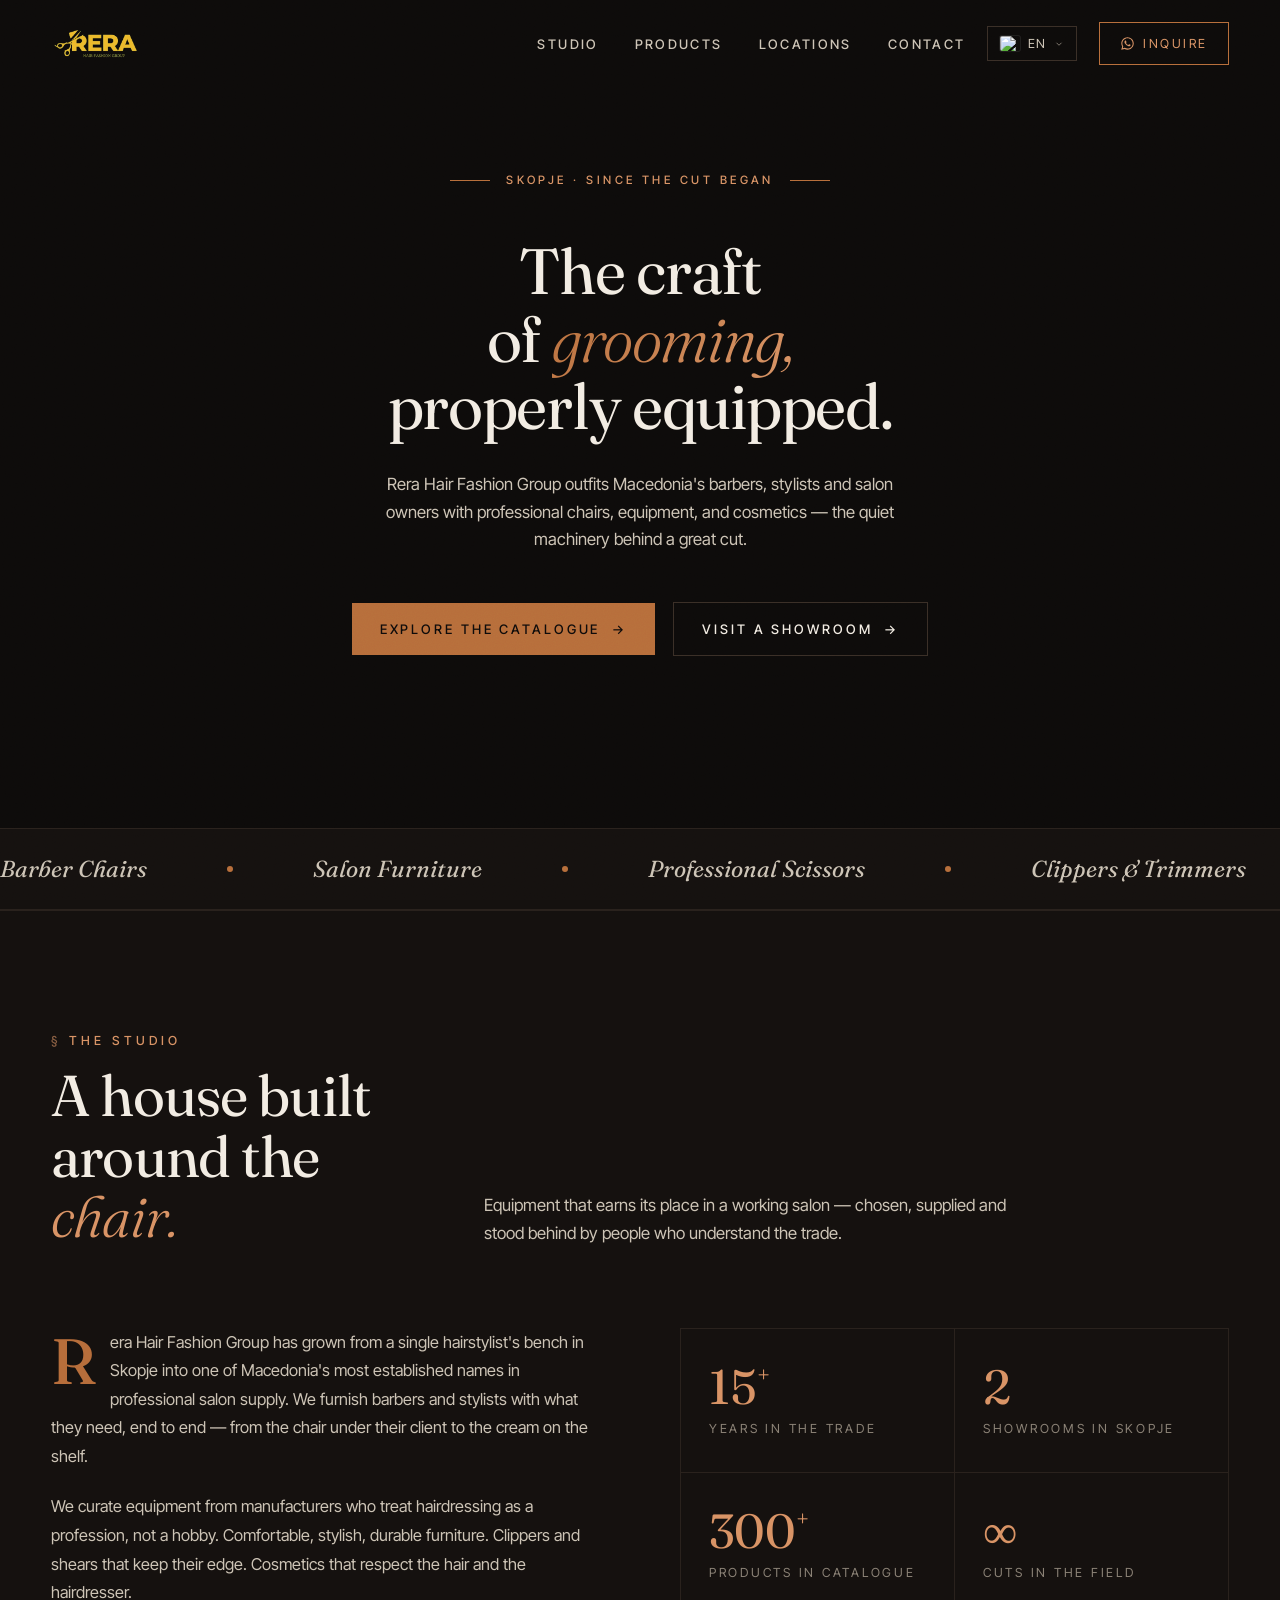
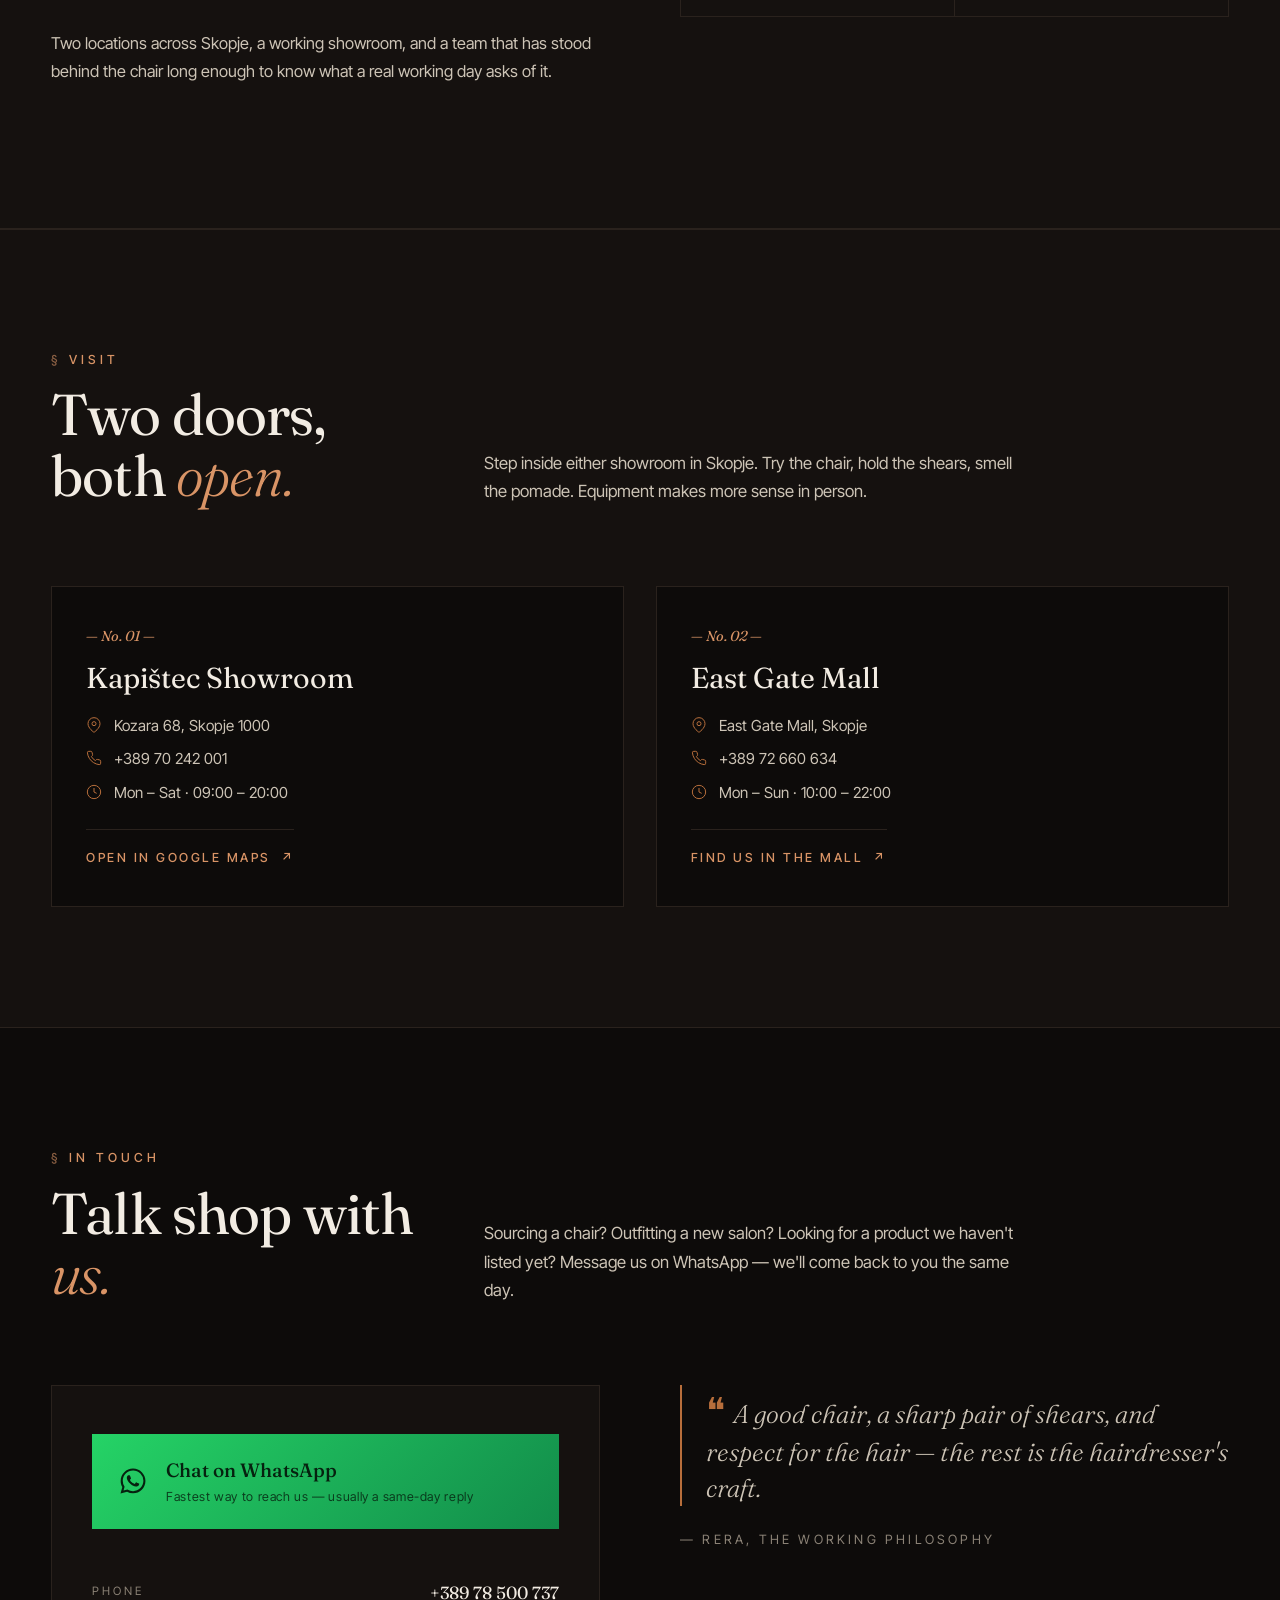
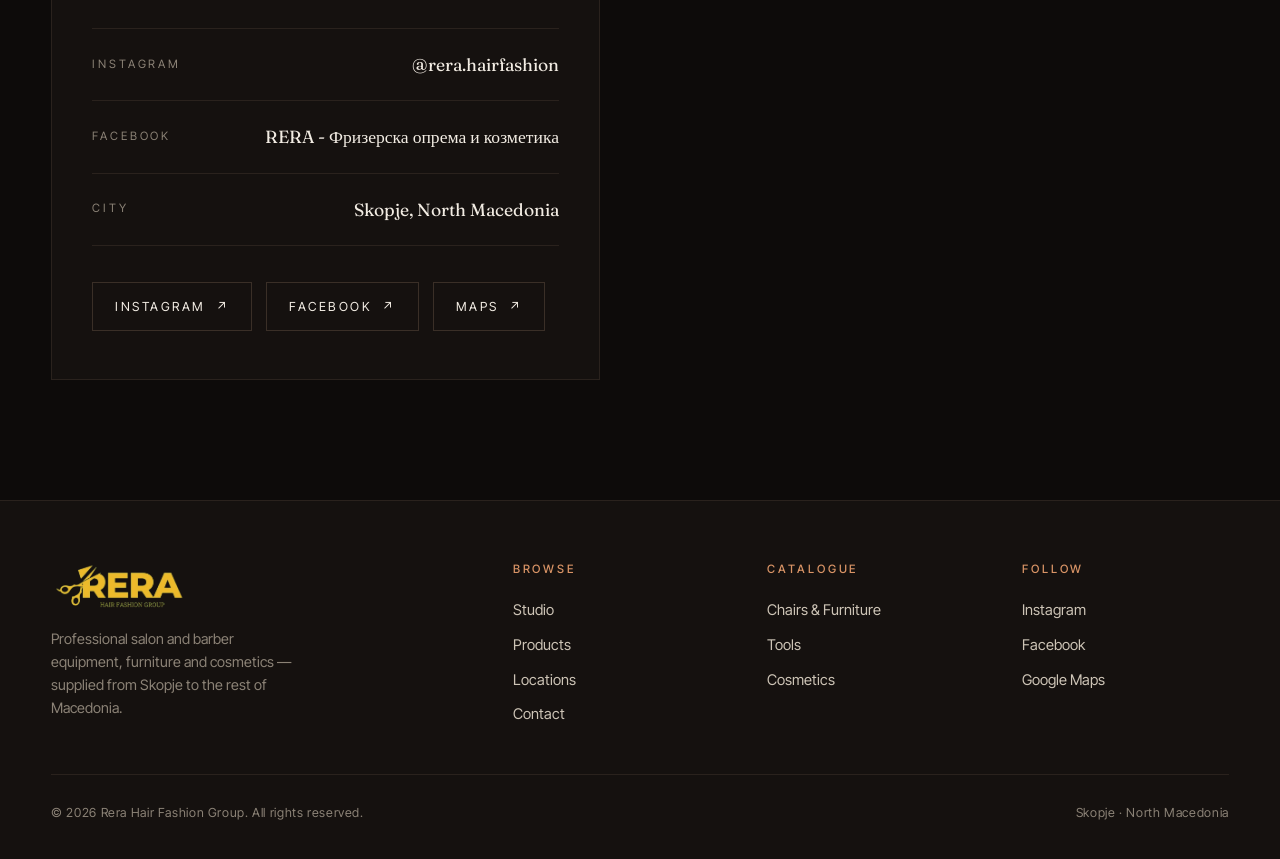
==== index.html @ 1efe6515 "Initial backup snapshot before redesign work Baseline commit of the site as it currently stands, so " ====
<!DOCTYPE html>
<html lang="en">
<head>
<meta charset="UTF-8" />
<meta name="viewport" content="width=device-width, initial-scale=1.0" />
<title>Rera Hair Fashion Group — Professional Salon Equipment & Cosmetics, Skopje</title>
<meta name="description" content="Rera Hair Fashion Group — professional barber chairs, salon furniture, equipment and cosmetics in Skopje, Macedonia." />

<!--
  NOTE: "https://www.rerahairfashion.mk/" below is a PLACEHOLDER domain.
  Replace every occurrence (canonical, og:url, twitter, hreflang, JSON-LD @id/url)
  with the real production domain before launch.
-->
<link rel="canonical" href="https://www.rerahairfashion.mk/" />
<link rel="icon" type="image/svg+xml" href="assets/img/favicon.svg" />
<meta name="theme-color" content="#0d0b0a" />

<meta property="og:type" content="website" />
<meta property="og:site_name" content="Rera Hair Fashion Group" />
<meta property="og:title" content="Rera Hair Fashion Group — Professional Salon Equipment & Cosmetics, Skopje" />
<meta property="og:description" content="Professional barber chairs, salon furniture, equipment and cosmetics in Skopje, Macedonia." />
<meta property="og:image" content="https://images.unsplash.com/photo-1516975080664-ed2fc6a32937?w=1200&h=630&fit=crop&q=80" />
<meta property="og:url" content="https://www.rerahairfashion.mk/" />
<meta property="og:locale" content="en_US" />
<meta property="og:locale:alternate" content="mk_MK" />
<meta property="og:locale:alternate" content="sq_AL" />
<meta property="og:locale:alternate" content="tr_TR" />
<meta name="twitter:card" content="summary_large_image" />
<meta name="twitter:title" content="Rera Hair Fashion Group — Professional Salon Equipment & Cosmetics, Skopje" />
<meta name="twitter:description" content="Professional barber chairs, salon furniture, equipment and cosmetics in Skopje, Macedonia." />
<meta name="twitter:image" content="https://images.unsplash.com/photo-1516975080664-ed2fc6a32937?w=1200&h=630&fit=crop&q=80" />

<link rel="alternate" hreflang="en" href="https://www.rerahairfashion.mk/?lang=en" />
<link rel="alternate" hreflang="mk" href="https://www.rerahairfashion.mk/?lang=mk" />
<link rel="alternate" hreflang="sq" href="https://www.rerahairfashion.mk/?lang=sq" />
<link rel="alternate" hreflang="tr" href="https://www.rerahairfashion.mk/?lang=tr" />
<link rel="alternate" hreflang="x-default" href="https://www.rerahairfashion.mk/" />

<link rel="preconnect" href="https://fonts.googleapis.com">
<link rel="preconnect" href="https://fonts.gstatic.com" crossorigin>
<link href="https://fonts.googleapis.com/css2?family=Fraunces:ital,opsz,wght@0,9..144,300;0,9..144,400;0,9..144,500;0,9..144,600;0,9..144,700;1,9..144,400&family=Inter+Tight:wght@300;400;500;600;700&display=swap" rel="stylesheet">
<link rel="stylesheet" href="assets/css/style.css">

<script type="application/ld+json">
{
  "@context": "https://schema.org",
  "@graph": [
    {
      "@type": "Organization",
      "@id": "https://www.rerahairfashion.mk/#organization",
      "name": "Rera Hair Fashion Group",
      "url": "https://www.rerahairfashion.mk/",
      "logo": "https://www.rerahairfashion.mk/assets/img/favicon.svg",
      "sameAs": [
        "https://www.instagram.com/rera.hairfashion/",
        "https://www.facebook.com/rera.professional",
        "https://www.google.com/maps/place/Rera+Hair+Fashion+Group/@42.0209241,21.3993502,15z/data=!4m6!3m5!1s0x135415002bddbafd:0x30d55096004cc016!8m2!3d42.0209253!4d21.4096545"
      ]
    },
    {
      "@type": "Store",
      "name": "Rera Hair Fashion Group — Kapištec Showroom",
      "telephone": "+38970242001",
      "parentOrganization": { "@id": "https://www.rerahairfashion.mk/#organization" },
      "address": {
        "@type": "PostalAddress",
        "streetAddress": "Kozara 68",
        "addressLocality": "Skopje",
        "postalCode": "1000",
        "addressCountry": "MK"
      },
      "openingHoursSpecification": [{
        "@type": "OpeningHoursSpecification",
        "dayOfWeek": ["Monday","Tuesday","Wednesday","Thursday","Friday","Saturday"],
        "opens": "09:00",
        "closes": "20:00"
      }]
    },
    {
      "@type": "Store",
      "name": "Rera Hair Fashion Group — East Gate Mall",
      "telephone": "+38972660634",
      "parentOrganization": { "@id": "https://www.rerahairfashion.mk/#organization" },
      "address": {
        "@type": "PostalAddress",
        "addressLocality": "Skopje",
        "addressCountry": "MK"
      },
      "openingHoursSpecification": [{
        "@type": "OpeningHoursSpecification",
        "dayOfWeek": ["Monday","Tuesday","Wednesday","Thursday","Friday","Saturday","Sunday"],
        "opens": "10:00",
        "closes": "22:00"
      }]
    }
  ]
}
</script>
</head>
<body>

<!-- NAVIGATION -->
<nav class="nav">
  <a href="#top" class="brand">
    <img src="assets/img/rera-logo.png" alt="Rera Hair Fashion Group" class="brand-logo">
  </a>
  <div class="nav-right">
    <ul>
      <li><a href="#about" data-i18n="common.nav_studio">Studio</a></li>
      <li><a href="products.html" data-i18n="common.nav_products">Products</a></li>
      <li><a href="#locations" data-i18n="common.nav_locations">Locations</a></li>
      <li><a href="#contact" data-i18n="common.nav_contact">Contact</a></li>
    </ul>

    <div class="lang-switch">
      <button class="lang-btn" aria-haspopup="listbox" aria-expanded="false" aria-label="Change language">
        <img class="lang-flag lang-flag-current" src="https://cdn.jsdelivr.net/gh/twitter/twemoji@14.0.2/assets/svg/1f1ec-1f1e7.svg" alt="English">
        <span class="lang-label lang-label-current">EN</span>
        <svg class="lang-caret" width="10" height="10" viewBox="0 0 24 24" fill="none" stroke="currentColor" stroke-width="2"><polyline points="6 9 12 15 18 9"/></svg>
      </button>
      <div class="lang-menu" role="listbox">
        <button class="lang-option" data-lang="en" role="option"><img class="lang-flag" src="https://cdn.jsdelivr.net/gh/twitter/twemoji@14.0.2/assets/svg/1f1ec-1f1e7.svg" alt=""> English</button>
        <button class="lang-option" data-lang="mk" role="option"><img class="lang-flag" src="https://cdn.jsdelivr.net/gh/twitter/twemoji@14.0.2/assets/svg/1f1f2-1f1f0.svg" alt=""> Македонски</button>
        <button class="lang-option" data-lang="sq" role="option"><img class="lang-flag" src="https://cdn.jsdelivr.net/gh/twitter/twemoji@14.0.2/assets/svg/1f1e6-1f1f1.svg" alt=""> Shqip</button>
        <button class="lang-option" data-lang="tr" role="option"><img class="lang-flag" src="https://cdn.jsdelivr.net/gh/twitter/twemoji@14.0.2/assets/svg/1f1f9-1f1f7.svg" alt=""> Türkçe</button>
      </div>
    </div>

    <a href="#" class="nav-cta" data-whatsapp="generic" target="_blank" rel="noopener">
      <svg width="15" height="15" viewBox="0 0 24 24" fill="currentColor"><path d="M12.04 2c-5.46 0-9.9 4.44-9.9 9.9 0 1.75.46 3.45 1.32 4.95L2 22l5.25-1.38a9.9 9.9 0 0 0 4.79 1.22h.01c5.46 0 9.9-4.44 9.9-9.9 0-2.64-1.03-5.12-2.9-6.98A9.82 9.82 0 0 0 12.04 2zm0 18.1a8.2 8.2 0 0 1-4.18-1.15l-.3-.18-3.12.82.83-3.04-.2-.31a8.2 8.2 0 0 1-1.26-4.38c0-4.54 3.7-8.24 8.25-8.24 2.2 0 4.27.86 5.83 2.42a8.18 8.18 0 0 1 2.41 5.83c0 4.55-3.7 8.24-8.26 8.24zm4.52-6.16c-.25-.12-1.47-.72-1.69-.81-.23-.08-.39-.12-.56.13-.16.25-.64.81-.78.97-.14.17-.29.19-.54.06-.25-.12-1.04-.38-1.98-1.22-.73-.65-1.23-1.46-1.37-1.71-.14-.25-.02-.38.11-.51.11-.11.25-.29.37-.43.12-.15.16-.25.25-.42.08-.16.04-.31-.02-.43-.06-.13-.56-1.34-.76-1.84-.2-.48-.4-.42-.56-.42h-.48c-.16 0-.42.06-.64.31-.22.25-.85.83-.85 2.02 0 1.19.87 2.34 1 2.5.12.17 1.7 2.6 4.13 3.64.58.25 1.03.4 1.38.51.58.18 1.11.16 1.53.1.47-.07 1.47-.6 1.67-1.18.21-.58.21-1.07.15-1.18-.06-.1-.23-.16-.48-.28z"/></svg>
      <span class="cta-label" data-i18n="common.nav_cta">Inquire</span>
    </a>

    <button class="nav-toggle" aria-label="Open menu" aria-expanded="false" aria-controls="mobile-drawer">
      <span></span><span></span><span></span>
    </button>
  </div>
</nav>

<div class="nav-overlay"></div>
<div class="mobile-drawer" id="mobile-drawer">
  <ul>
    <li><a href="#about" data-i18n="common.nav_studio">Studio</a></li>
    <li><a href="products.html" data-i18n="common.nav_products">Products</a></li>
    <li><a href="#locations" data-i18n="common.nav_locations">Locations</a></li>
    <li><a href="#contact" data-i18n="common.nav_contact">Contact</a></li>
  </ul>
  <a href="#" class="btn btn-primary nav-cta" data-whatsapp="generic" target="_blank" rel="noopener">
    <span data-i18n="common.nav_cta">Inquire</span>
  </a>
</div>

<!-- HERO -->
<section class="hero" id="top">
  <video class="hero-video" autoplay muted loop playsinline preload="auto"
    src="test_video_web.mp4">
  </video>
  <div class="hero-left reveal">
    <span class="eyebrow" data-i18n="home.eyebrow">Skopje · Since the cut began</span>
    <h1 class="display" data-i18n-html="home.h1_html">
      The craft<br/>
      of <span class="ital">grooming,</span><br/>
      properly equipped.
    </h1>
    <p class="lede" data-i18n="home.lede">
      Rera Hair Fashion Group outfits Macedonia's barbers, stylists and salon owners
      with professional chairs, equipment, and cosmetics — the quiet machinery
      behind a great cut.
    </p>
    <div class="hero-actions">
      <a href="products.html" class="btn btn-primary">
        <span data-i18n="home.btn_explore">Explore the catalogue</span> <span class="arrow">→</span>
      </a>
      <a href="#locations" class="btn btn-ghost">
        <span data-i18n="home.btn_visit">Visit a showroom</span> <span class="arrow">→</span>
      </a>
    </div>
  </div>
</section>

<!-- MARQUEE -->
<div class="marquee">
  <div class="marquee-track" id="marquee-track">
    <span>Barber Chairs <i class="dot"></i> Salon Furniture <i class="dot"></i> Professional Scissors <i class="dot"></i> Clippers & Trimmers <i class="dot"></i> Hair Cosmetics <i class="dot"></i> Wash Units <i class="dot"></i> Workstations <i class="dot"></i></span>
    <span>Barber Chairs <i class="dot"></i> Salon Furniture <i class="dot"></i> Professional Scissors <i class="dot"></i> Clippers & Trimmers <i class="dot"></i> Hair Cosmetics <i class="dot"></i> Wash Units <i class="dot"></i> Workstations <i class="dot"></i></span>
  </div>
</div>

<!-- ABOUT -->
<section id="about">
  <div class="section-head reveal">
    <div>
      <div class="section-label" data-i18n="home.about_label">The Studio</div>
      <h2 class="section-title" data-i18n-html="home.about_title_html">A house built<br/>around the <span class="ital">chair.</span></h2>
    </div>
    <p class="section-intro" data-i18n="home.about_intro">
      Equipment that earns its place in a working salon — chosen, supplied and
      stood behind by people who understand the trade.
    </p>
  </div>
  <div class="about-grid reveal">
    <div class="about-text">
      <p data-i18n="home.about_p1">
        Rera Hair Fashion Group has grown from a single hairstylist's bench in Skopje
        into one of Macedonia's most established names in professional salon supply.
        We furnish barbers and stylists with what they need, end to end — from the
        chair under their client to the cream on the shelf.
      </p>
      <p data-i18n="home.about_p2">
        We curate equipment from manufacturers who treat hairdressing as a profession,
        not a hobby. Comfortable, stylish, durable furniture. Clippers and shears that
        keep their edge. Cosmetics that respect the hair and the hairdresser.
      </p>
      <p data-i18n="home.about_p3">
        Two locations across Skopje, a working showroom, and a team that has stood
        behind the chair long enough to know what a real working day asks of it.
      </p>
    </div>
    <div class="stats">
      <div class="stat">
        <div class="stat-num">15<span class="plus">+</span></div>
        <div class="stat-label" data-i18n="home.stat1_label">Years in the trade</div>
      </div>
      <div class="stat">
        <div class="stat-num">2</div>
        <div class="stat-label" data-i18n="home.stat2_label">Showrooms in Skopje</div>
      </div>
      <div class="stat">
        <div class="stat-num">300<span class="plus">+</span></div>
        <div class="stat-label" data-i18n="home.stat3_label">Products in catalogue</div>
      </div>
      <div class="stat">
        <div class="stat-num">∞</div>
        <div class="stat-label" data-i18n="home.stat4_label">Cuts in the field</div>
      </div>
    </div>
  </div>
</section>

<!-- LOCATIONS -->
<section id="locations">
  <div class="section-head reveal">
    <div>
      <div class="section-label" data-i18n="home.locations_label">Visit</div>
      <h2 class="section-title" data-i18n-html="home.locations_title_html">Two doors,<br/>both <span class="ital">open.</span></h2>
    </div>
    <p class="section-intro" data-i18n="home.locations_intro">
      Step inside either showroom in Skopje. Try the chair, hold the shears,
      smell the pomade. Equipment makes more sense in person.
    </p>
  </div>

  <div class="locations-grid reveal">

    <div class="location">
      <div class="location-num">— No. 01 —</div>
      <h3 class="location-name" data-i18n="home.loc1_name">Kapištec Showroom</h3>
      <div class="location-meta">
        <div class="row">
          <svg width="16" height="16" viewBox="0 0 24 24" fill="none" stroke="currentColor" stroke-width="1.5"><path d="M21 10c0 7-9 13-9 13s-9-6-9-13a9 9 0 0118 0z"/><circle cx="12" cy="10" r="3"/></svg>
          <span data-i18n="home.loc1_address">Kozara 68, Skopje 1000</span>
        </div>
        <div class="row">
          <svg width="16" height="16" viewBox="0 0 24 24" fill="none" stroke="currentColor" stroke-width="1.5"><path d="M22 16.92v3a2 2 0 01-2.18 2 19.79 19.79 0 01-8.63-3.07 19.5 19.5 0 01-6-6 19.79 19.79 0 01-3.07-8.67A2 2 0 014.11 2h3a2 2 0 012 1.72c.13.96.37 1.9.7 2.81a2 2 0 01-.45 2.11L8.09 9.91a16 16 0 006 6l1.27-1.27a2 2 0 012.11-.45c.91.33 1.85.57 2.81.7A2 2 0 0122 16.92z"/></svg>
          <a href="tel:+38970242001">+389 70 242 001</a>
        </div>
        <div class="row">
          <svg width="16" height="16" viewBox="0 0 24 24" fill="none" stroke="currentColor" stroke-width="1.5"><circle cx="12" cy="12" r="10"/><polyline points="12 6 12 12 16 14"/></svg>
          <span data-i18n="home.loc1_hours">Mon – Sat · 09:00 – 20:00</span>
        </div>
      </div>
      <a href="https://www.google.com/maps/place/Rera+Hair+Fashion+Group/@42.0209241,21.3993502,15z/data=!4m6!3m5!1s0x135415002bddbafd:0x30d55096004cc016!8m2!3d42.0209253!4d21.4096545!16s%2Fg%2F11m5hpxz4s?entry=ttu&g_ep=EgoyMDI2MDYyOS4wIKXMDSoASAFQAw%3D%3D"
         target="_blank" rel="noopener"
         class="location-link">
        <span data-i18n="home.loc1_link">Open in Google Maps</span> <span class="arrow">↗</span>
      </a>
    </div>

    <div class="location">
      <div class="location-num">— No. 02 —</div>
      <h3 class="location-name" data-i18n="home.loc2_name">East Gate Mall</h3>
      <div class="location-meta">
        <div class="row">
          <svg width="16" height="16" viewBox="0 0 24 24" fill="none" stroke="currentColor" stroke-width="1.5"><path d="M21 10c0 7-9 13-9 13s-9-6-9-13a9 9 0 0118 0z"/><circle cx="12" cy="10" r="3"/></svg>
          <span data-i18n="home.loc2_address">East Gate Mall, Skopje</span>
        </div>
        <div class="row">
          <svg width="16" height="16" viewBox="0 0 24 24" fill="none" stroke="currentColor" stroke-width="1.5"><path d="M22 16.92v3a2 2 0 01-2.18 2 19.79 19.79 0 01-8.63-3.07 19.5 19.5 0 01-6-6 19.79 19.79 0 01-3.07-8.67A2 2 0 014.11 2h3a2 2 0 012 1.72c.13.96.37 1.9.7 2.81a2 2 0 01-.45 2.11L8.09 9.91a16 16 0 006 6l1.27-1.27a2 2 0 012.11-.45c.91.33 1.85.57 2.81.7A2 2 0 0122 16.92z"/></svg>
          <a href="tel:+38972660634">+389 72 660 634</a>
        </div>
        <div class="row">
          <svg width="16" height="16" viewBox="0 0 24 24" fill="none" stroke="currentColor" stroke-width="1.5"><circle cx="12" cy="12" r="10"/><polyline points="12 6 12 12 16 14"/></svg>
          <span data-i18n="home.loc2_hours">Mon – Sun · 10:00 – 22:00</span>
        </div>
      </div>
      <a href="https://eastgatemall.mk/en/brand/rera-hair-salon/"
         target="_blank" rel="noopener"
         class="location-link">
        <span data-i18n="home.loc2_link">Find us in the mall</span> <span class="arrow">↗</span>
      </a>
    </div>

  </div>
</section>

<!-- CONTACT -->
<section id="contact">
  <div class="section-head reveal">
    <div>
      <div class="section-label" data-i18n="home.contact_label">In Touch</div>
      <h2 class="section-title" data-i18n-html="home.contact_title_html">Talk shop with <span class="ital">us.</span></h2>
    </div>
    <p class="section-intro" data-i18n="home.contact_intro">
      Sourcing a chair? Outfitting a new salon? Looking for a product we haven't
      listed yet? Message us on WhatsApp — we'll come back to you the same day.
    </p>
  </div>

  <div class="contact-wrap reveal">
    <div class="contact-card">
      <a href="#" class="whatsapp-cta" data-whatsapp="generic" target="_blank" rel="noopener">
        <svg width="30" height="30" viewBox="0 0 24 24" fill="currentColor"><path d="M12.04 2c-5.46 0-9.9 4.44-9.9 9.9 0 1.75.46 3.45 1.32 4.95L2 22l5.25-1.38a9.9 9.9 0 0 0 4.79 1.22h.01c5.46 0 9.9-4.44 9.9-9.9 0-2.64-1.03-5.12-2.9-6.98A9.82 9.82 0 0 0 12.04 2zm0 18.1a8.2 8.2 0 0 1-4.18-1.15l-.3-.18-3.12.82.83-3.04-.2-.31a8.2 8.2 0 0 1-1.26-4.38c0-4.54 3.7-8.24 8.25-8.24 2.2 0 4.27.86 5.83 2.42a8.18 8.18 0 0 1 2.41 5.83c0 4.55-3.7 8.24-8.26 8.24zm4.52-6.16c-.25-.12-1.47-.72-1.69-.81-.23-.08-.39-.12-.56.13-.16.25-.64.81-.78.97-.14.17-.29.19-.54.06-.25-.12-1.04-.38-1.98-1.22-.73-.65-1.23-1.46-1.37-1.71-.14-.25-.02-.38.11-.51.11-.11.25-.29.37-.43.12-.15.16-.25.25-.42.08-.16.04-.31-.02-.43-.06-.13-.56-1.34-.76-1.84-.2-.48-.4-.42-.56-.42h-.48c-.16 0-.42.06-.64.31-.22.25-.85.83-.85 2.02 0 1.19.87 2.34 1 2.5.12.17 1.7 2.6 4.13 3.64.58.25 1.03.4 1.38.51.58.18 1.11.16 1.53.1.47-.07 1.47-.6 1.67-1.18.21-.58.21-1.07.15-1.18-.06-.1-.23-.16-.48-.28z"/></svg>
        <span class="whatsapp-cta-text">
          <span class="whatsapp-cta-title" data-i18n="home.whatsapp_title">Chat on WhatsApp</span>
          <span class="whatsapp-cta-sub" data-i18n="home.whatsapp_sub">Fastest way to reach us — usually a same-day reply</span>
        </span>
      </a>
      <div class="contact-row">
        <span class="lbl" data-i18n="home.row_phone">Phone</span>
        <a class="val" href="tel:+38978500737">+389 78 500 737</a>
      </div>
      <div class="contact-row">
        <span class="lbl" data-i18n="home.row_instagram">Instagram</span>
        <a class="val" href="https://www.instagram.com/rera.hairfashion/" target="_blank" rel="noopener">@rera.hairfashion</a>
      </div>
      <div class="contact-row">
        <span class="lbl" data-i18n="home.row_facebook">Facebook</span>
        <a class="val" href="https://www.facebook.com/rera.professional" target="_blank" rel="noopener">RERA - Фризерска опрема и козметика</a>
      </div>
      <div class="contact-row">
        <span class="lbl" data-i18n="home.row_city">City</span>
        <span class="val" data-i18n="home.city_value">Skopje, North Macedonia</span>
      </div>
      <div class="socials">
        <a href="https://www.instagram.com/rera.hairfashion/" target="_blank" rel="noopener" class="social-pill">
          <span data-i18n="home.social_instagram">Instagram</span> ↗
        </a>
        <a href="https://www.facebook.com/rera.professional" target="_blank" rel="noopener" class="social-pill">
          <span data-i18n="home.social_facebook">Facebook</span> ↗
        </a>
        <a href="https://www.google.com/maps/place/Rera+Hair+Fashion+Group/@42.0209241,21.3993502,15z/data=!4m6!3m5!1s0x135415002bddbafd:0x30d55096004cc016!8m2!3d42.0209253!4d21.4096545!16s%2Fg%2F11m5hpxz4s?entry=ttu&g_ep=EgoyMDI2MDYyOS4wIKXMDSoASAFQAw%3D%3D"
           target="_blank" rel="noopener" class="social-pill">
          <span data-i18n="home.social_maps">Maps</span> ↗
        </a>
      </div>
    </div>
    <div>
      <p class="contact-quote" data-i18n="home.quote">
        A good chair, a sharp pair of shears, and respect for the hair —
        the rest is the hairdresser's craft.
      </p>
      <p class="quote-attr" data-i18n="home.quote_attr">— Rera, the working philosophy</p>
    </div>
  </div>
</section>

<!-- FOOTER -->
<footer>
  <div class="foot-grid">
    <div>
      <img src="assets/img/rera-logo.png" alt="Rera Hair Fashion Group" class="foot-logo">
      <p class="foot-tag" data-i18n="common.footer_tagline">Professional salon and barber equipment, furniture and cosmetics — supplied from Skopje to the rest of Macedonia.</p>
    </div>
    <div class="foot-col">
      <h4 data-i18n="common.footer_browse">Browse</h4>
      <ul>
        <li><a href="#about" data-i18n="common.nav_studio">Studio</a></li>
        <li><a href="products.html" data-i18n="common.nav_products">Products</a></li>
        <li><a href="#locations" data-i18n="common.nav_locations">Locations</a></li>
        <li><a href="#contact" data-i18n="common.nav_contact">Contact</a></li>
      </ul>
    </div>
    <div class="foot-col">
      <h4 data-i18n="common.footer_catalogue">Catalogue</h4>
      <ul>
        <li><a href="products.html?cat=chairs" data-i18n="common.footer_link_chairs">Chairs &amp; Furniture</a></li>
        <li><a href="products.html?cat=tools" data-i18n="common.footer_link_tools">Tools</a></li>
        <li><a href="products.html?cat=cosmetics" data-i18n="common.footer_link_cosmetics">Cosmetics</a></li>
      </ul>
    </div>
    <div class="foot-col">
      <h4 data-i18n="common.footer_follow">Follow</h4>
      <ul>
        <li><a href="https://www.instagram.com/rera.hairfashion/" target="_blank" rel="noopener">Instagram</a></li>
        <li><a href="https://www.facebook.com/rera.professional" target="_blank" rel="noopener">Facebook</a></li>
        <li><a href="https://www.google.com/maps/place/Rera+Hair+Fashion+Group/@42.0209241,21.3993502,15z/data=!4m6!3m5!1s0x135415002bddbafd:0x30d55096004cc016!8m2!3d42.0209253!4d21.4096545!16s%2Fg%2F11m5hpxz4s?entry=ttu&g_ep=EgoyMDI2MDYyOS4wIKXMDSoASAFQAw%3D%3D" target="_blank" rel="noopener">Google Maps</a></li>
      </ul>
    </div>
  </div>
  <div class="foot-bot">
    <span>© <span id="year"></span> Rera Hair Fashion Group. <span data-i18n="common.footer_rights">All rights reserved.</span></span>
    <span data-i18n="common.footer_location">Skopje · North Macedonia</span>
  </div>
</footer>

<script src="assets/js/i18n.js"></script>
<script src="assets/js/main.js"></script>

</body>
</html>
---- assets/css/style.css ----
:root{
  --ink:#0d0b0a;
  --ink-2:#15110f;
  --ink-3:#1d1815;
  --paper:#f2ece3;
  --paper-dim:#cdc4b6;
  --paper-mute:#8b8276;
  --line:#2a221d;
  --line-2:#3a2f27;
  --accent:#b76e3b;        /* copper */
  --accent-2:#d99466;      /* lighter copper */
  --accent-deep:#7a3f1d;
  --serif:'Fraunces', ui-serif, Georgia, serif;
  --sans:'Inter Tight', ui-sans-serif, system-ui, sans-serif;
  --radius:2px;
  --maxw:1280px;
}

*{box-sizing:border-box;margin:0;padding:0}
html{scroll-behavior:smooth}
body{
  background:var(--ink);
  color:var(--paper);
  font-family:var(--sans);
  font-weight:400;
  line-height:1.55;
  overflow-x:hidden;
  -webkit-font-smoothing:antialiased;
  text-rendering:optimizeLegibility;
}
img{display:block;max-width:100%;height:auto}
a{color:inherit;text-decoration:none}
body.no-scroll{ overflow:hidden; }

/* Film grain overlay */
body::before{
  content:"";
  position:fixed; inset:0;
  pointer-events:none;
  z-index:100;
  opacity:.06;
  mix-blend-mode:overlay;
  background-image:url("data:image/svg+xml;utf8,<svg xmlns='http://www.w3.org/2000/svg' width='160' height='160'><filter id='n'><feTurbulence type='fractalNoise' baseFrequency='0.9' numOctaves='2' stitchTiles='stitch'/></filter><rect width='100%' height='100%' filter='url(%23n)'/></svg>");
}

/* NAV */
.nav{
  position:fixed; top:0; left:0; right:0;
  z-index:50;
  display:flex; align-items:center; justify-content:space-between;
  padding:22px clamp(20px,4vw,56px);
  background:transparent;
  border-bottom:1px solid transparent;
  transition:background .4s, border-color .4s, backdrop-filter .4s;
}
.nav.scrolled,
.nav.nav-solid{
  backdrop-filter:blur(14px) saturate(140%);
  -webkit-backdrop-filter:blur(14px) saturate(140%);
  background:linear-gradient(180deg, rgba(13,11,10,.92), rgba(13,11,10,.72));
  border-bottom-color:rgba(255,255,255,.05);
}
.brand{
  display:flex; align-items:center; gap:12px;
  font-family:var(--serif);
  font-weight:500;
  font-size:1.35rem;
  letter-spacing:.02em;
  z-index:2;
}
.brand-logo{
  height:34px;
  width:auto;
  display:block;
  transition:transform .6s cubic-bezier(.2,.7,.2,1);
}
.brand:hover .brand-logo{ transform:rotate(-4deg); }
.nav-right{
  display:flex; align-items:center; gap:22px;
}
.nav ul{
  list-style:none;
  display:flex; gap:36px;
  font-size:.82rem;
  text-transform:uppercase;
  letter-spacing:.18em;
  font-weight:500;
}
.nav ul a{ color:var(--paper-dim); transition:color .25s; position:relative; padding:6px 0; }
.nav ul a::after{
  content:""; position:absolute; left:0; bottom:0;
  width:0; height:1px; background:var(--accent);
  transition:width .35s cubic-bezier(.2,.7,.2,1);
}
.nav ul a:hover{ color:var(--paper); }
.nav ul a:hover::after,
.nav ul a.active::after{ width:100%; }
.nav ul a.active{ color:var(--accent-2); }
.nav-cta{
  font-size:.78rem;
  text-transform:uppercase;
  letter-spacing:.2em;
  padding:11px 20px;
  border:1px solid var(--accent);
  color:var(--accent-2);
  transition:all .3s;
  display:inline-flex;
  align-items:center;
  gap:8px;
  white-space:nowrap;
}
.nav-cta:hover{ background:var(--accent); color:var(--ink); }
.nav-cta svg{ flex-shrink:0; }

/* LANGUAGE SWITCHER */
.lang-switch{ position:relative; }
.lang-btn{
  display:flex; align-items:center; gap:8px;
  background:transparent;
  border:1px solid var(--line-2);
  color:var(--paper-dim);
  font-family:var(--sans);
  padding:9px 12px;
  font-size:.78rem;
  letter-spacing:.08em;
  cursor:pointer;
  transition:border-color .25s, color .25s;
}
.lang-btn:hover{ border-color:var(--accent); color:var(--paper); }
.lang-flag{
  width:20px; height:15px;
  object-fit:cover;
  border-radius:2px;
  display:block;
  flex-shrink:0;
  box-shadow:0 0 0 1px rgba(255,255,255,.08);
}
.lang-caret{ transition:transform .25s; opacity:.7; }
.lang-switch.open .lang-caret{ transform:rotate(180deg); }
.lang-menu{
  position:absolute;
  top:calc(100% + 10px);
  right:0;
  min-width:180px;
  background:var(--ink-2);
  border:1px solid var(--line-2);
  box-shadow:0 20px 40px rgba(0,0,0,.4);
  opacity:0;
  visibility:hidden;
  transform:translateY(-6px);
  transition:opacity .2s, transform .2s, visibility .2s;
  z-index:60;
}
.lang-switch.open .lang-menu{
  opacity:1;
  visibility:visible;
  transform:translateY(0);
}
.lang-option{
  display:flex; align-items:center; gap:12px;
  width:100%;
  padding:12px 16px;
  background:none;
  border:none;
  color:var(--paper-dim);
  font-family:var(--sans);
  font-size:.85rem;
  text-align:left;
  cursor:pointer;
  transition:background .2s, color .2s;
}
.lang-option:hover{ background:var(--ink-3); color:var(--paper); }
.lang-option.active{ color:var(--accent-2); }
.lang-option .lang-flag{ width:22px; height:16px; }

/* MOBILE NAV TOGGLE */
.nav-toggle{
  display:none;
  flex-direction:column;
  justify-content:center;
  gap:5px;
  width:40px; height:40px;
  background:transparent;
  border:1px solid var(--line-2);
  cursor:pointer;
  z-index:2;
  flex-shrink:0;
}
.nav-toggle span{
  display:block;
  width:18px; height:1px;
  margin:0 auto;
  background:var(--paper-dim);
  transition:transform .3s, opacity .3s;
}
.nav-toggle.open span:nth-child(1){ transform:translateY(6px) rotate(45deg); }
.nav-toggle.open span:nth-child(2){ opacity:0; }
.nav-toggle.open span:nth-child(3){ transform:translateY(-6px) rotate(-45deg); }

.mobile-drawer{
  position:fixed;
  inset:0 0 0 auto;
  width:min(86vw, 360px);
  height:100vh;
  background:var(--ink-2);
  border-left:1px solid var(--line);
  z-index:49;
  padding:100px 32px 40px;
  display:flex;
  flex-direction:column;
  gap:36px;
  transform:translateX(100%);
  transition:transform .45s cubic-bezier(.2,.7,.2,1);
  overflow-y:auto;
}
.mobile-drawer.open{ transform:translateX(0); }
.mobile-drawer ul{
  list-style:none;
  display:grid;
  gap:8px;
}
.mobile-drawer ul a{
  display:block;
  padding:16px 4px;
  border-bottom:1px solid var(--line);
  font-family:var(--serif);
  font-size:1.4rem;
  color:var(--paper-dim);
}
.mobile-drawer ul a.active{ color:var(--accent-2); }
.mobile-drawer .nav-cta{ justify-content:center; }
.nav-overlay{
  position:fixed; inset:0;
  background:rgba(13,11,10,.6);
  backdrop-filter:blur(2px);
  z-index:48;
  opacity:0;
  visibility:hidden;
  transition:opacity .35s, visibility .35s;
}
.nav-overlay.open{ opacity:1; visibility:visible; }

/* HERO */
.hero{
  min-height:92vh;
  padding:120px clamp(20px,6vw,80px);
  display:flex;
  flex-direction:column;
  align-items:center;
  justify-content:center;
  position:relative;
  overflow:hidden;
  background:var(--ink);
}
.hero-video{
  position:absolute; inset:0;
  width:100%; height:100%;
  object-fit:cover;
  z-index:0;
  pointer-events:none;
}
.hero::before{
  content:"";
  position:absolute; inset:0;
  background:linear-gradient(180deg, rgba(13,11,10,.55), rgba(13,11,10,.75));
  z-index:1;
}
.hero-left{
  position:relative;
  z-index:2;
  max-width:960px;
  width:100%;
  text-align:center;
  display:flex;
  flex-direction:column;
  align-items:center;
}
.eyebrow{
  display:flex; align-items:center; gap:16px;
  font-size:.72rem;
  text-transform:uppercase;
  letter-spacing:.3em;
  color:var(--accent-2);
  margin-bottom:48px;
  font-weight:500;
}
.eyebrow::before,
.eyebrow::after{
  content:""; width:40px; height:1px; background:var(--accent); flex-shrink:0;
}
h1.display{
  font-family:var(--serif);
  font-weight:400;
  font-size:clamp(2.5rem, 5vw, 4.5rem);
  line-height:1.05;
  letter-spacing:-.02em;
  margin-bottom:32px;
  max-width:900px;
  text-align:center;
}
h1.display .ital{
  font-style:italic;
  font-weight:300;
  color:var(--accent-2);
}
.hero h1.display .ital{
  background:linear-gradient(135deg, var(--accent), var(--accent-2));
  -webkit-background-clip:text;
  -webkit-text-fill-color:transparent;
  background-clip:text;
}
.lede{
  font-size:1.05rem;
  max-width:520px;
  color:var(--paper-dim);
  margin-bottom:48px;
  line-height:1.65;
  text-align:center;
}
.hero-actions{
  display:flex; gap:18px; flex-wrap:wrap;
  align-items:center;
  justify-content:center;
}
.btn{
  display:inline-flex; align-items:center; gap:12px;
  padding:16px 28px;
  font-size:.82rem;
  text-transform:uppercase;
  letter-spacing:.22em;
  font-weight:500;
  transition:all .35s cubic-bezier(.2,.7,.2,1);
  cursor:pointer;
  border:none;
}
.btn-primary{
  background:var(--accent);
  color:var(--ink);
}
.btn-primary:hover{
  background:var(--accent-2);
  transform:translateY(-2px);
  box-shadow:0 12px 30px rgba(183,110,59,.3);
}
.btn-ghost{
  background:transparent;
  color:var(--paper);
  border:1px solid var(--line-2);
}
.btn-ghost:hover{
  border-color:var(--accent);
  color:var(--accent-2);
}
.btn .arrow{
  display:inline-block;
  transition:transform .35s;
}
.btn:hover .arrow{ transform:translateX(4px); }

/* MARQUEE */
.marquee{
  border-block:1px solid var(--line);
  background:var(--ink-2);
  padding:22px 0;
  overflow:hidden;
  position:relative;
}
.marquee-track{
  display:flex; gap:80px;
  white-space:nowrap;
  animation:scroll 38s linear infinite;
  font-family:var(--serif);
  font-style:italic;
  font-size:1.45rem;
  color:var(--paper-dim);
  width:max-content;
}
.marquee-track span{ display:inline-flex; align-items:center; gap:80px; }
.marquee-track .dot{
  width:6px; height:6px; background:var(--accent); border-radius:50%;
}
@keyframes scroll{
  from{ transform:translateX(0); }
  to{ transform:translateX(-50%); }
}

/* SECTION BASE */
section{ padding:120px clamp(20px,4vw,56px); position:relative; }
.section-head{
  display:grid;
  grid-template-columns:1fr 2fr;
  gap:60px;
  margin-bottom:80px;
  align-items:end;
}
.section-label{
  font-size:.78rem;
  text-transform:uppercase;
  letter-spacing:.32em;
  color:var(--accent-2);
  font-weight:500;
}
.section-label::before{
  content:"§ "; opacity:.6;
}
h2.section-title{
  font-family:var(--serif);
  font-weight:400;
  font-size:clamp(2.2rem, 4.5vw, 4rem);
  line-height:1.05;
  letter-spacing:-.015em;
  margin-top:16px;
}
h2.section-title .ital{
  font-style:italic;
  color:var(--accent-2);
  font-weight:300;
}
.section-intro{
  font-size:1.05rem;
  color:var(--paper-dim);
  max-width:55ch;
  line-height:1.7;
}

/* ABOUT */
#about{
  background:var(--ink-2);
  border-block:1px solid var(--line);
}
.about-grid{
  display:grid;
  grid-template-columns:1fr 1fr;
  gap:80px;
  align-items:start;
}
.about-text p{ margin-bottom:22px; color:var(--paper-dim); font-size:1.02rem; line-height:1.75; }
.about-text p:first-child::first-letter{
  font-family:var(--serif);
  font-size:4rem;
  float:left;
  line-height:.85;
  padding:6px 14px 0 0;
  color:var(--accent);
  font-weight:500;
}
.stats{
  display:grid;
  grid-template-columns:1fr 1fr;
  gap:1px;
  background:var(--line);
  border:1px solid var(--line);
}
.stat{
  background:var(--ink-2);
  padding:34px 28px;
}
.stat-num{
  font-family:var(--serif);
  font-size:3rem;
  font-weight:400;
  color:var(--accent-2);
  line-height:1;
  margin-bottom:8px;
}
.stat-num .plus{ font-size:1.5rem; vertical-align:top; }
.stat-label{
  font-size:.78rem;
  text-transform:uppercase;
  letter-spacing:.22em;
  color:var(--paper-mute);
}

/* LOCATIONS */
#locations{
  background:var(--ink-2);
  border-block:1px solid var(--line);
}
.locations-grid{
  display:grid;
  grid-template-columns:1fr 1fr;
  gap:32px;
}
.location{
  padding:38px 34px;
  background:var(--ink);
  border:1px solid var(--line);
  position:relative;
  transition:border-color .3s;
}
.location:hover{ border-color:var(--accent-deep); }
.location-num{
  font-family:var(--serif);
  font-style:italic;
  font-size:.9rem;
  color:var(--accent-2);
  margin-bottom:14px;
}
.location-name{
  font-family:var(--serif);
  font-size:1.8rem;
  font-weight:400;
  margin-bottom:18px;
  line-height:1.2;
}
.location-meta{
  display:grid; gap:10px;
  margin-bottom:24px;
  color:var(--paper-dim);
  font-size:.95rem;
}
.location-meta .row{
  display:flex; gap:12px;
  align-items:flex-start;
}
.location-meta .row svg{
  flex-shrink:0;
  margin-top:3px;
  color:var(--accent);
}
.location-link{
  display:inline-flex; align-items:center; gap:10px;
  padding-top:18px;
  border-top:1px solid var(--line);
  color:var(--accent-2);
  font-size:.78rem;
  text-transform:uppercase;
  letter-spacing:.2em;
  font-weight:500;
}
.location-link .arrow{ transition:transform .3s; }
.location:hover .location-link .arrow{ transform:translateX(4px); }

/* CONTACT */
.contact-wrap{
  display:grid;
  grid-template-columns:1fr 1fr;
  gap:80px;
  align-items:start;
}
.contact-card{
  padding:48px 40px;
  border:1px solid var(--line);
  background:var(--ink-2);
}
.whatsapp-cta{
  display:flex;
  align-items:center;
  gap:18px;
  padding:22px 26px;
  margin-bottom:28px;
  background:linear-gradient(135deg, #25D366, #128C4A);
  color:#06210f;
  transition:transform .3s, box-shadow .3s;
}
.whatsapp-cta:hover{
  transform:translateY(-2px);
  box-shadow:0 14px 34px rgba(37,211,102,.28);
}
.whatsapp-cta svg{ flex-shrink:0; }
.whatsapp-cta-text{ display:flex; flex-direction:column; gap:2px; }
.whatsapp-cta-title{
  font-family:var(--serif);
  font-size:1.2rem;
  font-weight:500;
}
.whatsapp-cta-sub{
  font-size:.78rem;
  letter-spacing:.05em;
  opacity:.8;
}
.contact-row{
  padding:22px 0;
  border-bottom:1px solid var(--line);
  display:flex;
  justify-content:space-between;
  align-items:center;
  gap:20px;
}
.contact-row:last-child{ border-bottom:none; }
.contact-row .lbl{
  font-size:.72rem;
  text-transform:uppercase;
  letter-spacing:.25em;
  color:var(--paper-mute);
}
.contact-row .val{
  font-family:var(--serif);
  font-size:1.1rem;
  color:var(--paper);
  text-align:right;
}
.contact-row a.val:hover{ color:var(--accent-2); }
.socials{
  display:flex; gap:14px; flex-wrap:wrap;
  margin-top:36px;
}
.social-pill{
  display:inline-flex; align-items:center; gap:10px;
  padding:14px 22px;
  border:1px solid var(--line-2);
  font-size:.78rem;
  text-transform:uppercase;
  letter-spacing:.2em;
  transition:all .3s;
}
.social-pill:hover{ border-color:var(--accent); color:var(--accent-2); }

.contact-quote{
  font-family:var(--serif);
  font-size:1.6rem;
  font-style:italic;
  font-weight:300;
  line-height:1.4;
  color:var(--paper-dim);
  padding-left:24px;
  border-left:2px solid var(--accent);
}
.contact-quote::before{
  content:"❝ ";
  color:var(--accent);
  font-size:1.4em;
  font-style:normal;
}
.quote-attr{
  margin-top:24px;
  font-size:.8rem;
  text-transform:uppercase;
  letter-spacing:.25em;
  color:var(--paper-mute);
  font-style:normal;
  font-family:var(--sans);
}

/* FOOTER */
footer{
  border-top:1px solid var(--line);
  padding:60px clamp(20px,4vw,56px) 36px;
  background:var(--ink-2);
}
.foot-grid{
  display:grid;
  grid-template-columns:2fr 1fr 1fr 1fr;
  gap:48px;
  margin-bottom:48px;
}
.foot-logo{
  height:52px;
  width:auto;
  display:block;
  margin-bottom:14px;
}
.foot-tag{
  color:var(--paper-mute);
  font-size:.9rem;
  max-width:32ch;
  line-height:1.6;
}
.foot-col h4{
  font-size:.72rem;
  text-transform:uppercase;
  letter-spacing:.25em;
  color:var(--accent-2);
  margin-bottom:18px;
  font-weight:500;
}
.foot-col ul{ list-style:none; display:grid; gap:10px; }
.foot-col a{ color:var(--paper-dim); font-size:.92rem; transition:color .2s; }
.foot-col a:hover{ color:var(--paper); }
.foot-bot{
  padding-top:28px;
  border-top:1px solid var(--line);
  display:flex;
  justify-content:space-between;
  align-items:center;
  color:var(--paper-mute);
  font-size:.78rem;
  letter-spacing:.05em;
  flex-wrap:wrap;
  gap:14px;
}

/* REVEAL ANIMATION */
.reveal{
  opacity:0;
  transform:translateY(28px);
  transition:opacity .9s cubic-bezier(.2,.7,.2,1), transform .9s cubic-bezier(.2,.7,.2,1);
}
.reveal.in{ opacity:1; transform:none; }

/* IMAGE LOADING (skeleton -> fade in) */
.img-wrap{
  position:relative;
  overflow:hidden;
  background:var(--ink-3);
}
.img-wrap::before{
  content:"";
  position:absolute; inset:0;
  background:linear-gradient(100deg, var(--ink-3) 30%, var(--line-2) 50%, var(--ink-3) 70%);
  background-size:220% 100%;
  animation:shimmer 1.6s ease-in-out infinite;
  opacity:1;
  transition:opacity .4s ease;
}
.img-wrap.loaded::before{ opacity:0; pointer-events:none; }
.img-wrap img{
  opacity:0;
  transition:opacity .5s ease;
  position:relative;
  z-index:1;
}
.img-wrap.loaded img{ opacity:1; }
@keyframes shimmer{
  0%{ background-position:200% 0; }
  100%{ background-position:-20% 0; }
}
@media (prefers-reduced-motion: reduce){
  .img-wrap::before{ animation:none; }
  .img-wrap img{ transition:none; }
}

/* CATALOGUE LAYOUT (products page) */
.catalogue-wrap{
  padding:100px clamp(20px,4vw,56px) 80px;
  max-width:var(--maxw);
  margin:0 auto;
}
.cat-bar{
  display:flex;
  align-items:center;
  justify-content:space-between;
  gap:20px;
  flex-wrap:wrap;
  padding-bottom:20px;
  border-bottom:1px solid var(--line);
}
.cat-label{
  font-size:.72rem;
  text-transform:uppercase;
  letter-spacing:.3em;
  color:var(--accent-2);
  font-weight:500;
}

/* FILTERS */
.filters{ display:flex; gap:6px; flex-wrap:wrap; }
.filter{
  padding:8px 16px;
  border:1px solid var(--line-2);
  background:transparent;
  color:var(--paper-dim);
  font-family:var(--sans);
  font-size:.72rem;
  text-transform:uppercase;
  letter-spacing:.18em;
  cursor:pointer;
  transition:all .2s;
}
.filter:hover{ color:var(--paper); border-color:var(--paper-mute); }
.filter.active{ background:var(--accent); border-color:var(--accent); color:var(--ink); }

/* PRODUCT LIST */
.product-list{ width:100%; }
.product{
  display:flex;
  align-items:center;
  justify-content:space-between;
  padding:20px 0;
  border-bottom:1px solid var(--line);
  gap:24px;
}
.product-img-wrap{
  width:200px;
  height:200px;
  flex-shrink:0;
}
.product-img{
  width:200px;
  height:200px;
  object-fit:cover;
  filter:brightness(.88) saturate(.9);
  transition:filter .3s;
}
.product:hover .product-img{ filter:brightness(1) saturate(1); }
.product-left{
  display:flex;
  align-items:center;
  gap:20px;
  min-width:0;
}
.product-cat{
  font-size:.68rem;
  text-transform:uppercase;
  letter-spacing:.2em;
  color:var(--paper-mute);
  flex-shrink:0;
  width:90px;
}
.product-name{
  font-family:var(--serif);
  font-size:1.15rem;
  font-weight:400;
  color:var(--paper);
  line-height:1.2;
  transition:color .2s;
}
.product-tag{
  font-size:.6rem;
  text-transform:uppercase;
  letter-spacing:.18em;
  color:var(--accent);
  border:1px solid rgba(183,110,59,.4);
  padding:3px 8px;
  flex-shrink:0;
  align-self:center;
}
.product-right{
  display:flex;
  align-items:center;
  gap:32px;
  flex-shrink:0;
}
.product-price{
  font-family:var(--serif);
  font-size:1.1rem;
  color:var(--accent-2);
  white-space:nowrap;
}
.product-price .cur{
  font-size:.68rem;
  color:var(--paper-mute);
  letter-spacing:.15em;
  margin-left:4px;
  font-family:var(--sans);
}
.product-cta{
  font-size:.72rem;
  text-transform:uppercase;
  letter-spacing:.2em;
  color:var(--paper-mute);
  transition:color .2s;
  white-space:nowrap;
}
.product:hover .product-name{ color:var(--accent-2); }
.product:hover .product-cta{ color:var(--accent-2); }

/* RESPONSIVE */
@media (max-width: 960px){
  .nav ul{ display:none; }
  .nav-toggle{ display:flex; }
  .hero{
    padding-top:120px;
  }
  .section-head{ grid-template-columns:1fr; gap:24px; }
  .about-grid, .locations-grid, .contact-wrap, .foot-grid{
    grid-template-columns:1fr;
    gap:40px;
  }
  .foot-grid{ gap:32px; grid-template-columns:1fr 1fr; }
  section{ padding:80px clamp(20px,5vw,40px); }
  .cat-bar{ flex-direction:column; align-items:flex-start; }
  .product-cat{ width:70px; }
  .lang-btn span.lang-label{ display:none; }
}
@media (max-width: 640px){
  .nav-right{ gap:12px; }
  .nav-cta span.cta-label{ display:none; }
}
@media (max-width: 520px){
  .stats{ grid-template-columns:1fr; }
  .stat-num{ font-size:2.4rem; }
  .contact-card{ padding:32px 24px; }
  .contact-row{ flex-direction:column; align-items:flex-start; gap:6px; }
  .contact-row .val{ text-align:left; }
  .whatsapp-cta{ flex-direction:column; text-align:center; }
  .product{ flex-direction:column; align-items:flex-start; gap:10px; }
  .product-right{ width:100%; justify-content:space-between; }
  .product-cat{ width:auto; }
  .foot-grid{ grid-template-columns:1fr; gap:28px; }
  .product-img-wrap, .product-img{ width:100%; height:auto; aspect-ratio:1/1; }
}
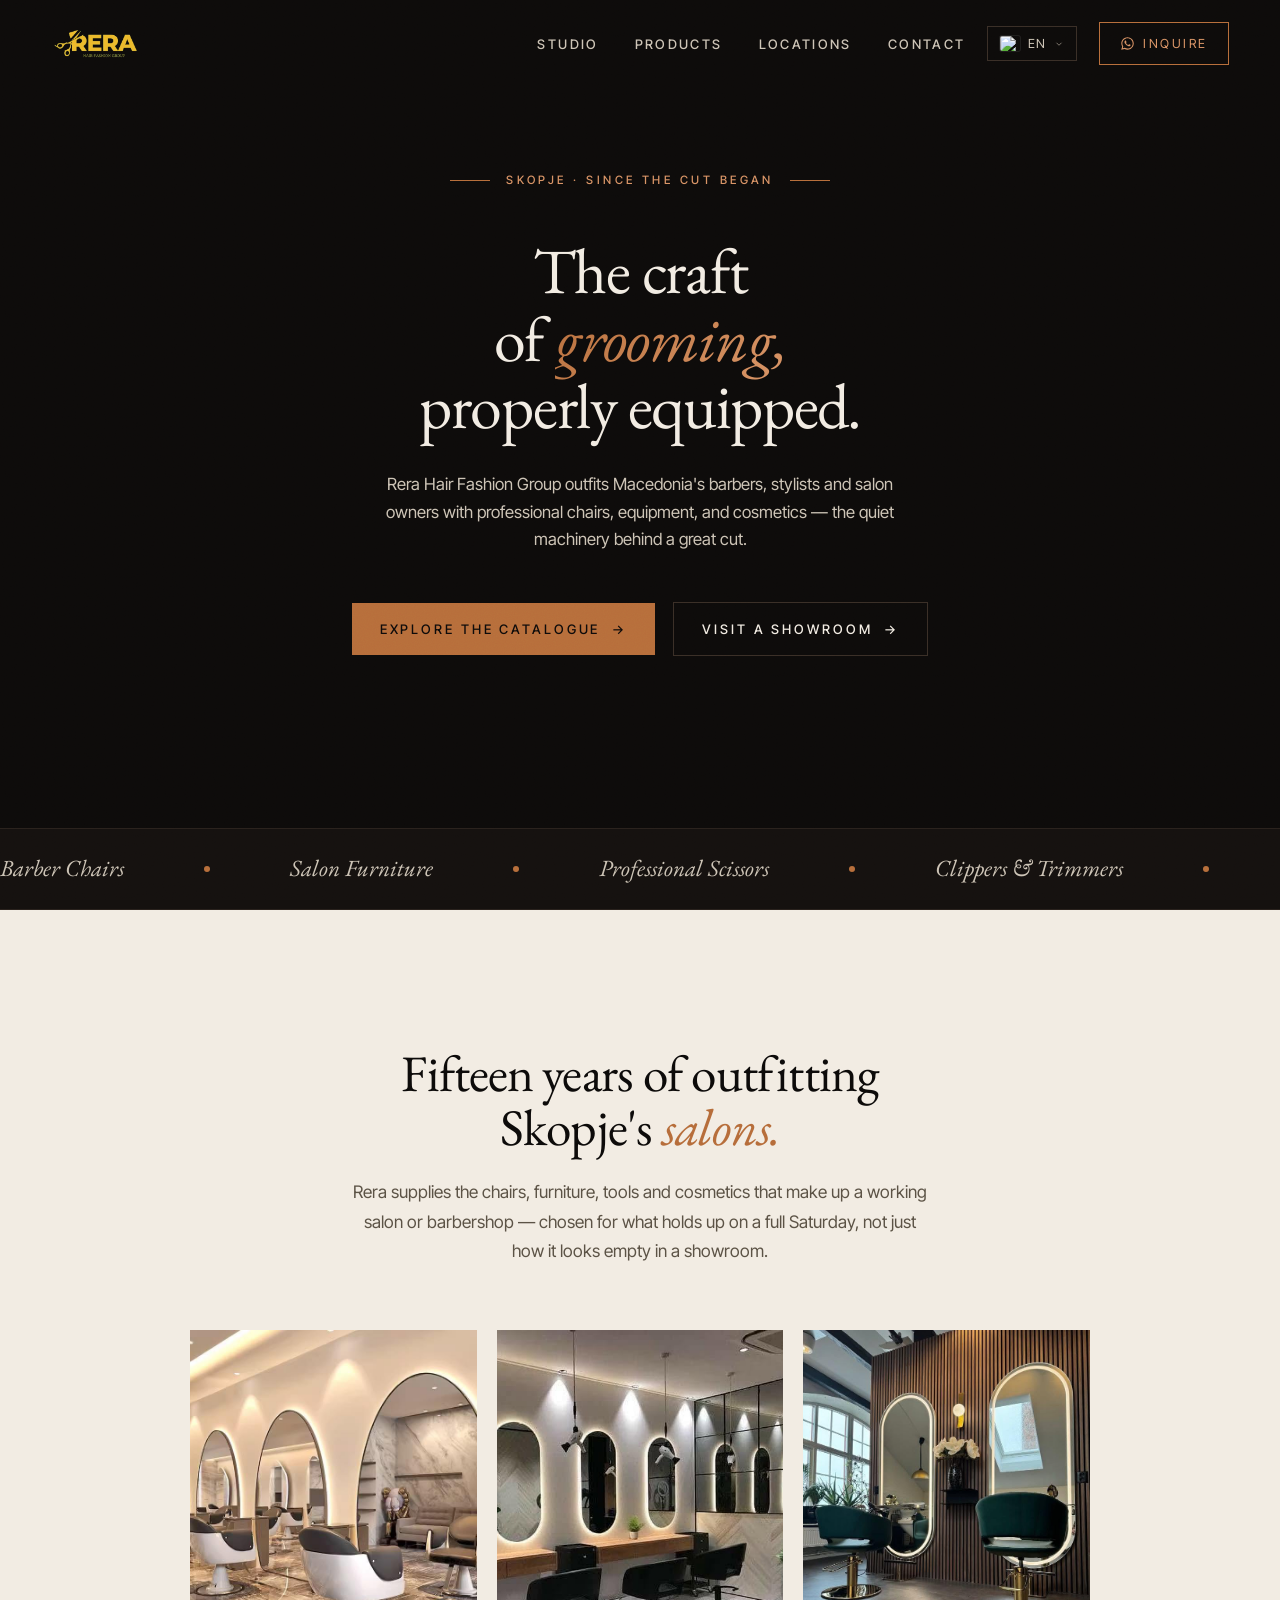
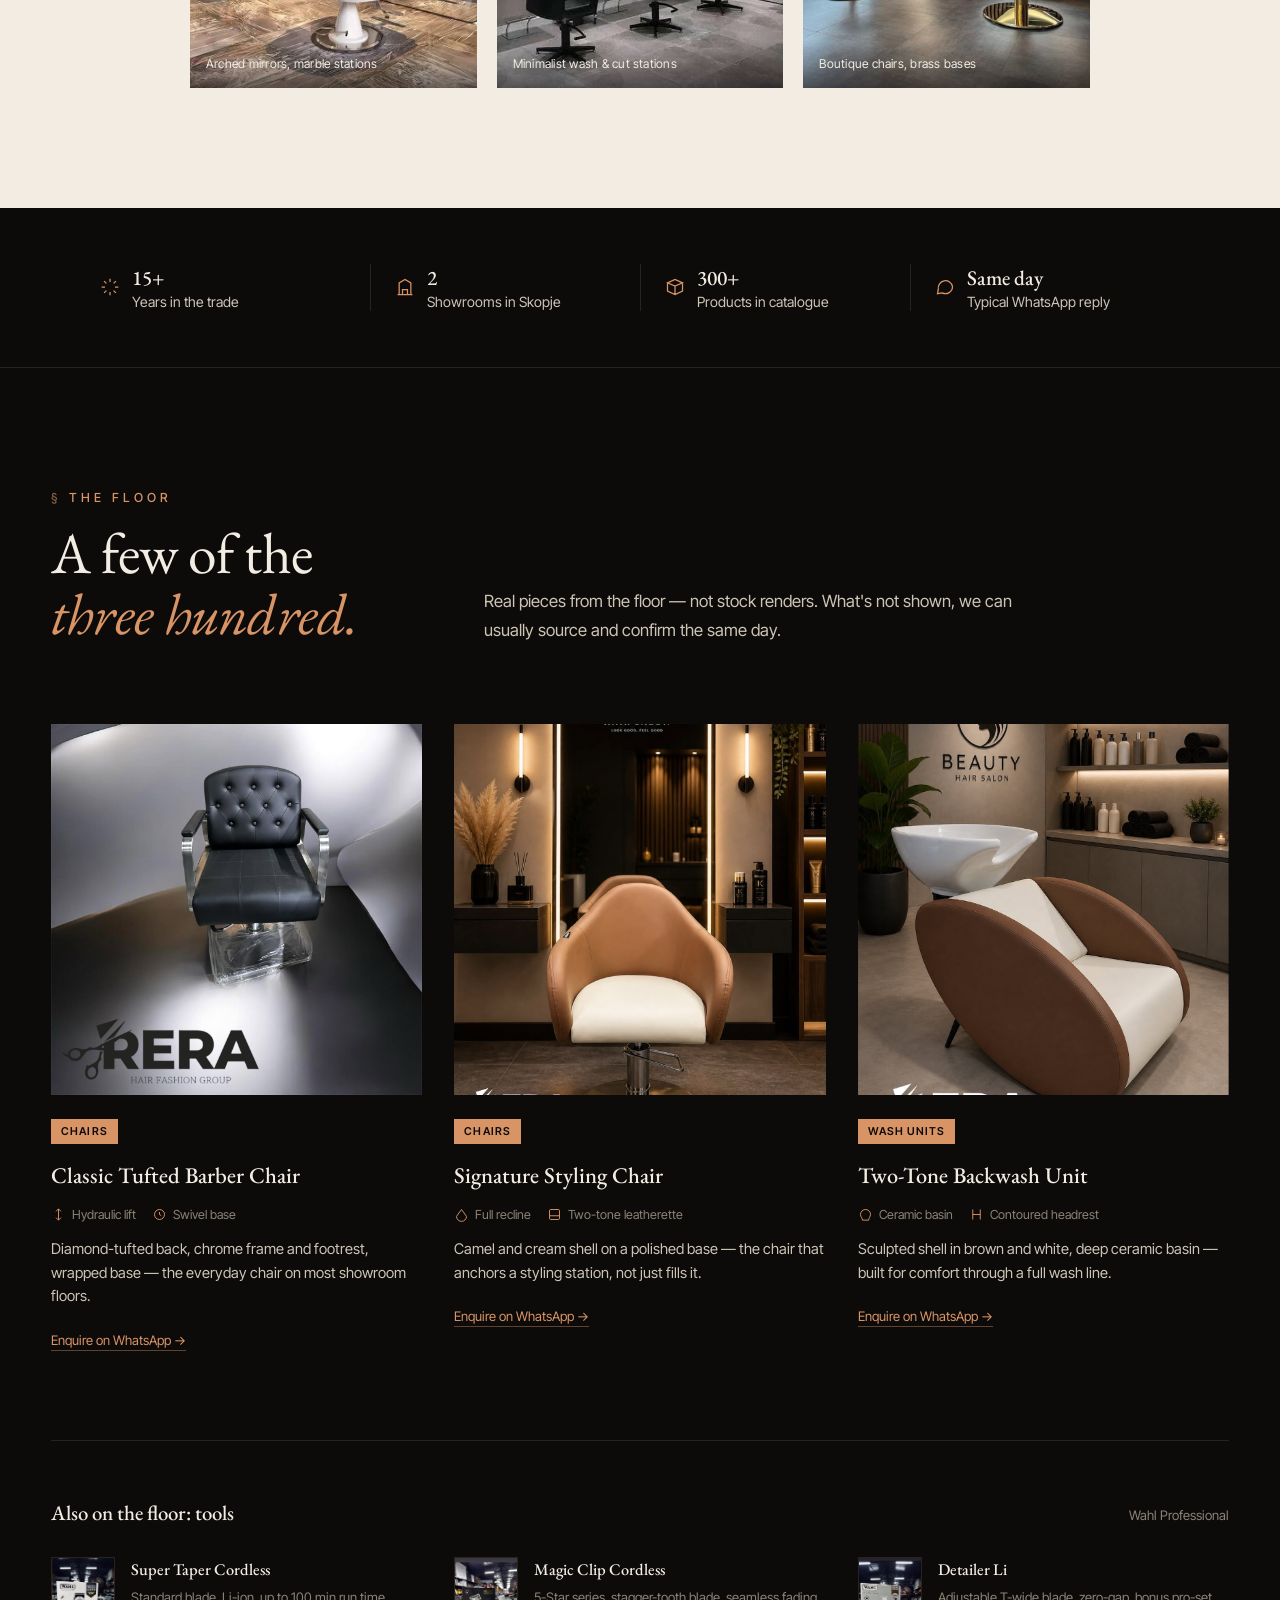
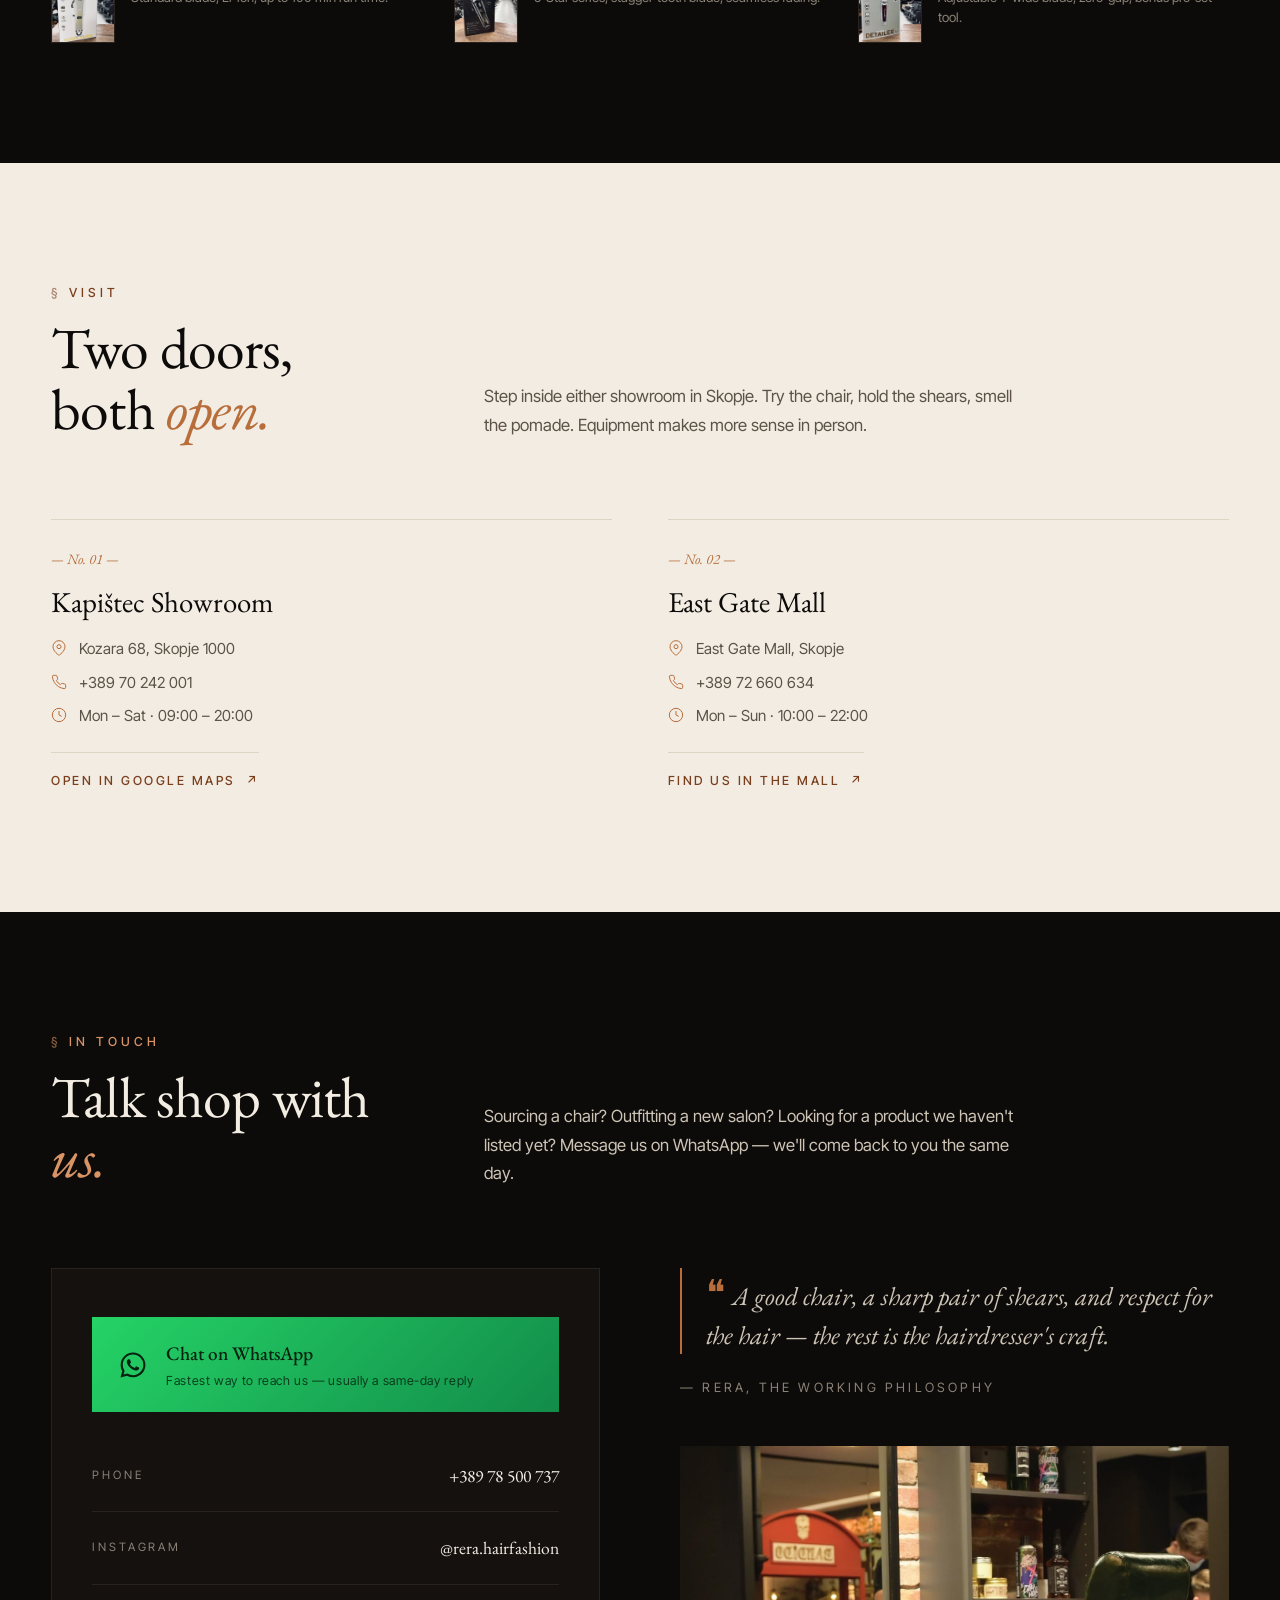
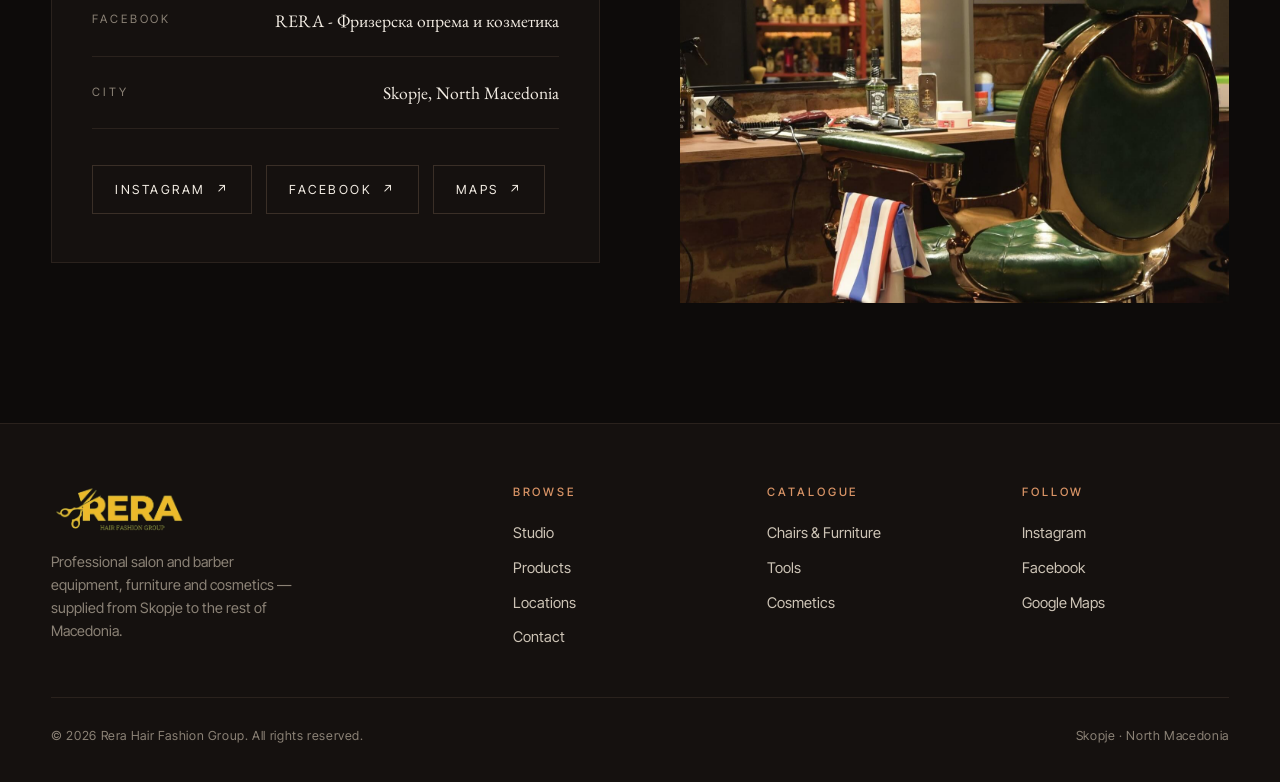
==== commit e7576b1e: "Redesign middle sections, swap header font, brighten Locations - Rebuild Studio, add a real product " ====
--- a/index.html
+++ b/index.html
@@ -38,7 +38,7 @@
 
 <link rel="preconnect" href="https://fonts.googleapis.com">
 <link rel="preconnect" href="https://fonts.gstatic.com" crossorigin>
-<link href="https://fonts.googleapis.com/css2?family=Fraunces:ital,opsz,wght@0,9..144,300;0,9..144,400;0,9..144,500;0,9..144,600;0,9..144,700;1,9..144,400&family=Inter+Tight:wght@300;400;500;600;700&display=swap" rel="stylesheet">
+<link href="https://fonts.googleapis.com/css2?family=EB+Garamond:ital,wght@0,400;0,500;0,600;0,700;0,800;1,400;1,500;1,600&family=Inter+Tight:wght@300;400;500;600;700&display=swap" rel="stylesheet">
 <link rel="stylesheet" href="assets/css/style.css">
 
 <script type="application/ld+json">
@@ -186,52 +186,129 @@
   </div>
 </div>
 
-<!-- ABOUT -->
-<section id="about">
+<!-- STUDIO -->
+<section id="about" class="reveal">
+  <div class="studio-inner">
+    <h2 class="section-title" data-i18n-html="home.about_title_html">Fifteen years of outfitting<br>Skopje's <span class="ital">salons.</span></h2>
+    <p class="studio-lede" data-i18n="home.about_intro">
+      Rera supplies the chairs, furniture, tools and cosmetics that make up a working
+      salon or barbershop — chosen for what holds up on a full Saturday, not just how
+      it looks empty in a showroom.
+    </p>
+    <div class="studio-photos">
+      <figure>
+        <img src="assets/img/gallery/interior-arched-mirrors.jpg" alt="">
+        <figcaption data-i18n="home.gallery_photo1_cap">Arched mirrors, marble stations</figcaption>
+      </figure>
+      <figure>
+        <img src="assets/img/gallery/interior-minimalist.jpg" alt="">
+        <figcaption data-i18n="home.gallery_photo2_cap">Minimalist wash &amp; cut stations</figcaption>
+      </figure>
+      <figure>
+        <img src="assets/img/gallery/interior-boutique-green.jpg" alt="">
+        <figcaption data-i18n="home.gallery_photo3_cap">Boutique chairs, brass bases</figcaption>
+      </figure>
+    </div>
+  </div>
+</section>
+
+<!-- QUICK FACTS -->
+<section id="facts" class="reveal">
+  <div class="facts-row">
+    <div class="fact">
+      <svg viewBox="0 0 24 24" fill="none" stroke="currentColor" stroke-width="1.5"><path d="M12 2v4M12 18v4M4.9 4.9l2.8 2.8M16.3 16.3l2.8 2.8M2 12h4M18 12h4M4.9 19.1l2.8-2.8M16.3 7.7l2.8-2.8"/></svg>
+      <div class="t"><b>15<span class="plus">+</span></b><span data-i18n="home.stat1_label">Years in the trade</span></div>
+    </div>
+    <div class="fact">
+      <svg viewBox="0 0 24 24" fill="none" stroke="currentColor" stroke-width="1.5"><path d="M3 21h18M5 21V7l7-4 7 4v14M9 21v-6h6v6"/></svg>
+      <div class="t"><b>2</b><span data-i18n="home.stat2_label">Showrooms in Skopje</span></div>
+    </div>
+    <div class="fact">
+      <svg viewBox="0 0 24 24" fill="none" stroke="currentColor" stroke-width="1.5"><path d="M3 7l9-4 9 4-9 4-9-4zm0 0v10l9 4 9-4V7M12 11v10"/></svg>
+      <div class="t"><b>300<span class="plus">+</span></b><span data-i18n="home.stat3_label">Products in catalogue</span></div>
+    </div>
+    <div class="fact">
+      <svg viewBox="0 0 24 24" fill="none" stroke="currentColor" stroke-width="1.5"><path d="M21 11.5a8.5 8.5 0 01-12.4 7.55L3 20l1-5.4A8.5 8.5 0 1121 11.5z"/></svg>
+      <div class="t"><b data-i18n="home.stat4_num">Same day</b><span data-i18n="home.stat4_label">Typical WhatsApp reply</span></div>
+    </div>
+  </div>
+</section>
+
+<!-- PRODUCT GALLERY -->
+<section id="gallery" class="reveal">
   <div class="section-head reveal">
     <div>
-      <div class="section-label" data-i18n="home.about_label">The Studio</div>
-      <h2 class="section-title" data-i18n-html="home.about_title_html">A house built<br/>around the <span class="ital">chair.</span></h2>
-    </div>
-    <p class="section-intro" data-i18n="home.about_intro">
-      Equipment that earns its place in a working salon — chosen, supplied and
-      stood behind by people who understand the trade.
+      <div class="section-label" data-i18n="home.gallery_label">The Floor</div>
+      <h2 class="section-title" data-i18n-html="home.gallery_title_html">A few of the <span class="ital">three hundred.</span></h2>
+    </div>
+    <p class="section-intro" data-i18n="home.gallery_intro">
+      Real pieces from the floor — not stock renders. What's not shown, we can
+      usually source and confirm the same day.
     </p>
   </div>
-  <div class="about-grid reveal">
-    <div class="about-text">
-      <p data-i18n="home.about_p1">
-        Rera Hair Fashion Group has grown from a single hairstylist's bench in Skopje
-        into one of Macedonia's most established names in professional salon supply.
-        We furnish barbers and stylists with what they need, end to end — from the
-        chair under their client to the cream on the shelf.
-      </p>
-      <p data-i18n="home.about_p2">
-        We curate equipment from manufacturers who treat hairdressing as a profession,
-        not a hobby. Comfortable, stylish, durable furniture. Clippers and shears that
-        keep their edge. Cosmetics that respect the hair and the hairdresser.
-      </p>
-      <p data-i18n="home.about_p3">
-        Two locations across Skopje, a working showroom, and a team that has stood
-        behind the chair long enough to know what a real working day asks of it.
-      </p>
-    </div>
-    <div class="stats">
-      <div class="stat">
-        <div class="stat-num">15<span class="plus">+</span></div>
-        <div class="stat-label" data-i18n="home.stat1_label">Years in the trade</div>
-      </div>
-      <div class="stat">
-        <div class="stat-num">2</div>
-        <div class="stat-label" data-i18n="home.stat2_label">Showrooms in Skopje</div>
-      </div>
-      <div class="stat">
-        <div class="stat-num">300<span class="plus">+</span></div>
-        <div class="stat-label" data-i18n="home.stat3_label">Products in catalogue</div>
-      </div>
-      <div class="stat">
-        <div class="stat-num">∞</div>
-        <div class="stat-label" data-i18n="home.stat4_label">Cuts in the field</div>
+
+  <div class="product-grid">
+    <div class="product-card">
+      <div class="product-photo"><img src="assets/img/products/chair-classic-tufted.jpg" alt="Classic tufted barber chair"></div>
+      <span class="product-pill" data-i18n="home.product1_cat">Chairs</span>
+      <h3 data-i18n="home.product1_name">Classic Tufted Barber Chair</h3>
+      <div class="product-specs">
+        <span><svg viewBox="0 0 24 24" fill="none" stroke="currentColor" stroke-width="1.5"><path d="M12 3v18M8 7l4-4 4 4M8 17l4 4 4-4"/></svg><span data-i18n="home.product1_spec1">Hydraulic lift</span></span>
+        <span><svg viewBox="0 0 24 24" fill="none" stroke="currentColor" stroke-width="1.5"><circle cx="12" cy="12" r="8"/><path d="M12 8v4l3 2"/></svg><span data-i18n="home.product1_spec2">Swivel base</span></span>
+      </div>
+      <p class="desc" data-i18n="home.product1_desc">Diamond-tufted back, chrome frame and footrest, wrapped base — the everyday chair on most showroom floors.</p>
+      <a class="product-link" href="#" data-whatsapp="generic" target="_blank" rel="noopener"><span data-i18n="home.product_cta">Enquire on WhatsApp</span> →</a>
+    </div>
+
+    <div class="product-card">
+      <div class="product-photo"><img src="assets/img/products/chair-signature-styling.jpg" alt="Camel and cream styling chair"></div>
+      <span class="product-pill" data-i18n="home.product2_cat">Chairs</span>
+      <h3 data-i18n="home.product2_name">Signature Styling Chair</h3>
+      <div class="product-specs">
+        <span><svg viewBox="0 0 24 24" fill="none" stroke="currentColor" stroke-width="1.5"><path d="M4 15l8-11 8 11M4 15a8 8 0 0016 0"/></svg><span data-i18n="home.product2_spec1">Full recline</span></span>
+        <span><svg viewBox="0 0 24 24" fill="none" stroke="currentColor" stroke-width="1.5"><rect x="4" y="4" width="16" height="16" rx="2"/><path d="M4 14h16"/></svg><span data-i18n="home.product2_spec2">Two-tone leatherette</span></span>
+      </div>
+      <p class="desc" data-i18n="home.product2_desc">Camel and cream shell on a polished base — the chair that anchors a styling station, not just fills it.</p>
+      <a class="product-link" href="#" data-whatsapp="generic" target="_blank" rel="noopener"><span data-i18n="home.product_cta">Enquire on WhatsApp</span> →</a>
+    </div>
+
+    <div class="product-card">
+      <div class="product-photo"><img src="assets/img/products/backwash-two-tone.jpg" alt="Brown and white backwash unit"></div>
+      <span class="product-pill" data-i18n="home.product3_cat">Wash units</span>
+      <h3 data-i18n="home.product3_name">Two-Tone Backwash Unit</h3>
+      <div class="product-specs">
+        <span><svg viewBox="0 0 24 24" fill="none" stroke="currentColor" stroke-width="1.5"><path d="M4 12a8 8 0 1116 0c0 4-3 5-3 9H7c0-4-3-5-3-9z"/></svg><span data-i18n="home.product3_spec1">Ceramic basin</span></span>
+        <span><svg viewBox="0 0 24 24" fill="none" stroke="currentColor" stroke-width="1.5"><path d="M6 4v16M18 4v16M6 12h12"/></svg><span data-i18n="home.product3_spec2">Contoured headrest</span></span>
+      </div>
+      <p class="desc" data-i18n="home.product3_desc">Sculpted shell in brown and white, deep ceramic basin — built for comfort through a full wash line.</p>
+      <a class="product-link" href="#" data-whatsapp="generic" target="_blank" rel="noopener"><span data-i18n="home.product_cta">Enquire on WhatsApp</span> →</a>
+    </div>
+  </div>
+
+  <div class="tools-head">
+    <h3 data-i18n="home.tools_title">Also on the floor: tools</h3>
+    <span data-i18n="home.tools_brand">Wahl Professional</span>
+  </div>
+  <div class="tools-strip">
+    <div class="tool-item">
+      <div class="tool-thumb"><img src="assets/img/products/wahl-super-taper.jpg" alt="Wahl Super Taper box"></div>
+      <div>
+        <h4 data-i18n="home.tool1_name">Super Taper Cordless</h4>
+        <p data-i18n="home.tool1_desc">Standard blade, Li-ion, up to 100 min run time.</p>
+      </div>
+    </div>
+    <div class="tool-item">
+      <div class="tool-thumb"><img src="assets/img/products/wahl-magic-clip.jpg" alt="Wahl Magic Clip box"></div>
+      <div>
+        <h4 data-i18n="home.tool2_name">Magic Clip Cordless</h4>
+        <p data-i18n="home.tool2_desc">5-Star series, stagger-tooth blade, seamless fading.</p>
+      </div>
+    </div>
+    <div class="tool-item">
+      <div class="tool-thumb"><img src="assets/img/products/wahl-detailer-li.jpg" alt="Wahl Detailer Li box"></div>
+      <div>
+        <h4 data-i18n="home.tool3_name">Detailer Li</h4>
+        <p data-i18n="home.tool3_desc">Adjustable T-wide blade, zero-gap, bonus pro-set tool.</p>
       </div>
     </div>
   </div>
@@ -360,6 +437,9 @@
         the rest is the hairdresser's craft.
       </p>
       <p class="quote-attr" data-i18n="home.quote_attr">— Rera, the working philosophy</p>
+      <div class="quote-photo">
+        <img src="assets/img/gallery/interior-vintage-barbershop.jpg" alt="">
+      </div>
     </div>
   </div>
 </section>
--- a/assets/css/style.css
+++ b/assets/css/style.css
@@ -5,12 +5,14 @@
   --paper:#f2ece3;
   --paper-dim:#cdc4b6;
   --paper-mute:#8b8276;
+  --paper-line:#ddd4c4;
+  --ink-mute:#5c5346;
   --line:#2a221d;
   --line-2:#3a2f27;
   --accent:#b76e3b;        /* copper */
   --accent-2:#d99466;      /* lighter copper */
   --accent-deep:#7a3f1d;
-  --serif:'Fraunces', ui-serif, Georgia, serif;
+  --serif:'EB Garamond', ui-serif, Georgia, serif;
   --sans:'Inter Tight', ui-sans-serif, system-ui, sans-serif;
   --radius:2px;
   --maxw:1280px;
@@ -423,77 +425,168 @@
   line-height:1.7;
 }
 
-/* ABOUT */
+/* ABOUT / STUDIO */
 #about{
-  background:var(--ink-2);
-  border-block:1px solid var(--line);
-}
-.about-grid{
+  background:var(--paper);
+  color:var(--ink);
+  text-align:center;
+}
+.studio-inner{ max-width:900px; margin:0 auto; }
+#about .section-title{
+  font-size:clamp(2.1rem,4.4vw,3.2rem);
+  max-width:none;
+}
+#about .section-title .ital{ color:var(--accent); }
+.studio-lede{
+  font-size:1.08rem;
+  color:#5c5346;
+  max-width:58ch;
+  margin:24px auto 64px;
+  line-height:1.7;
+}
+.studio-photos{
   display:grid;
-  grid-template-columns:1fr 1fr;
-  gap:80px;
-  align-items:start;
-}
-.about-text p{ margin-bottom:22px; color:var(--paper-dim); font-size:1.02rem; line-height:1.75; }
-.about-text p:first-child::first-letter{
-  font-family:var(--serif);
-  font-size:4rem;
-  float:left;
-  line-height:.85;
-  padding:6px 14px 0 0;
-  color:var(--accent);
+  grid-template-columns:1fr 1fr 1fr;
+  gap:20px;
+  text-align:left;
+}
+.studio-photos figure{
+  position:relative;
+  aspect-ratio:4/5;
+  overflow:hidden;
+  margin:0;
+}
+.studio-photos img{
+  position:absolute; inset:0;
+  width:100%; height:100%;
+  object-fit:cover;
+}
+.studio-photos figcaption{
+  position:absolute; left:0; right:0; bottom:0;
+  padding:14px 16px;
+  background:linear-gradient(0deg, rgba(0,0,0,.55), transparent);
+  font-size:.76rem;
+  letter-spacing:.02em;
+  color:#f1ece3;
+}
+
+/* QUICK FACTS */
+#facts{
+  background:var(--ink);
+  padding:56px clamp(20px,4vw,56px);
+  border-bottom:1px solid var(--line);
+}
+.facts-row{
+  max-width:1080px; margin:0 auto;
+  display:grid; grid-template-columns:repeat(4,1fr);
+}
+.fact{
+  display:flex; align-items:center; gap:12px;
+  padding:0 24px;
+  border-left:1px solid var(--line);
+}
+.fact:first-child{ border-left:none; padding-left:0; }
+.fact svg{ color:var(--accent-2); flex-shrink:0; width:20px; height:20px; }
+.fact .t{ font-size:.88rem; color:var(--paper-dim); line-height:1.35; display:flex; flex-direction:column; }
+.fact .t b{ font-family:var(--serif); font-size:1.3rem; font-weight:500; color:var(--paper); }
+
+/* PRODUCT GALLERY */
+#gallery{
+  background:var(--ink);
+}
+.product-grid{
+  display:grid;
+  grid-template-columns:repeat(3,1fr);
+  gap:32px;
+}
+.product-card .product-photo{
+  position:relative;
+  aspect-ratio:1/1;
+  overflow:hidden;
+  margin-bottom:22px;
+}
+.product-card .product-photo img{
+  position:absolute; inset:0;
+  width:100%; height:100%;
+  object-fit:cover;
+}
+.product-pill{
+  display:inline-block;
+  font-size:.68rem;
+  letter-spacing:.1em;
+  text-transform:uppercase;
+  color:var(--ink);
+  background:var(--accent-2);
+  padding:4px 10px;
+  margin-bottom:14px;
+  font-weight:600;
+}
+.product-card h3{
+  font-family:var(--serif);
   font-weight:500;
-}
-.stats{
-  display:grid;
-  grid-template-columns:1fr 1fr;
-  gap:1px;
-  background:var(--line);
+  font-size:1.4rem;
+  margin-bottom:12px;
+}
+.product-specs{ display:flex; gap:16px; flex-wrap:wrap; margin-bottom:14px; }
+.product-specs span{
+  display:flex; align-items:center; gap:6px;
+  font-size:.78rem; color:var(--paper-mute);
+}
+.product-specs svg{ width:15px; height:15px; color:var(--accent-2); flex-shrink:0; }
+.product-card p.desc{ color:var(--paper-dim); font-size:.92rem; line-height:1.6; margin-bottom:18px; }
+.product-link{
+  font-size:.82rem;
+  color:var(--accent-2);
+  text-decoration:none;
+  border-bottom:1px solid rgba(217,148,102,.4);
+  padding-bottom:2px;
+}
+
+.tools-head{
+  display:flex; align-items:baseline; justify-content:space-between;
+  margin:88px 0 28px;
+  padding-top:56px;
+  border-top:1px solid var(--line);
+}
+.tools-head h3{ font-family:var(--serif); font-weight:500; font-size:1.3rem; }
+.tools-head span{ font-size:.82rem; color:var(--paper-mute); }
+.tools-strip{ display:grid; grid-template-columns:repeat(3,1fr); gap:32px; }
+.tool-item{ display:flex; gap:16px; align-items:flex-start; }
+.tool-thumb{
+  width:64px; height:86px;
+  flex-shrink:0;
+  overflow:hidden;
+  position:relative;
   border:1px solid var(--line);
 }
-.stat{
-  background:var(--ink-2);
-  padding:34px 28px;
-}
-.stat-num{
-  font-family:var(--serif);
-  font-size:3rem;
-  font-weight:400;
-  color:var(--accent-2);
-  line-height:1;
-  margin-bottom:8px;
-}
-.stat-num .plus{ font-size:1.5rem; vertical-align:top; }
-.stat-label{
-  font-size:.78rem;
-  text-transform:uppercase;
-  letter-spacing:.22em;
-  color:var(--paper-mute);
-}
+.tool-thumb img{ position:absolute; inset:0; width:100%; height:100%; object-fit:cover; }
+.tool-item h4{ font-family:var(--serif); font-weight:500; font-size:1.02rem; margin-bottom:6px; }
+.tool-item p{ font-size:.82rem; color:var(--paper-mute); margin:0; line-height:1.5; }
 
 /* LOCATIONS */
 #locations{
-  background:var(--ink-2);
-  border-block:1px solid var(--line);
-}
+  background:var(--paper);
+  color:var(--ink);
+}
+#locations .section-label{ color:var(--accent-deep); }
+#locations .section-title{ color:var(--ink); }
+#locations .section-title .ital{ color:var(--accent); }
+#locations .section-intro{ color:var(--ink-mute); }
 .locations-grid{
   display:grid;
   grid-template-columns:1fr 1fr;
-  gap:32px;
+  gap:56px;
 }
 .location{
-  padding:38px 34px;
-  background:var(--ink);
-  border:1px solid var(--line);
+  padding-top:28px;
+  border-top:1px solid var(--paper-line);
   position:relative;
-  transition:border-color .3s;
-}
-.location:hover{ border-color:var(--accent-deep); }
+}
 .location-num{
   font-family:var(--serif);
   font-style:italic;
   font-size:.9rem;
-  color:var(--accent-2);
+  color:var(--accent);
   margin-bottom:14px;
 }
 .location-name{
@@ -506,7 +599,7 @@
 .location-meta{
   display:grid; gap:10px;
   margin-bottom:24px;
-  color:var(--paper-dim);
+  color:var(--ink-mute);
   font-size:.95rem;
 }
 .location-meta .row{
@@ -518,11 +611,12 @@
   margin-top:3px;
   color:var(--accent);
 }
+.location-meta .row a{ color:inherit; }
 .location-link{
   display:inline-flex; align-items:center; gap:10px;
   padding-top:18px;
-  border-top:1px solid var(--line);
-  color:var(--accent-2);
+  border-top:1px solid var(--paper-line);
+  color:var(--accent-deep);
   font-size:.78rem;
   text-transform:uppercase;
   letter-spacing:.2em;
@@ -630,6 +724,17 @@
   color:var(--paper-mute);
   font-style:normal;
   font-family:var(--sans);
+}
+.quote-photo{
+  position:relative;
+  margin-top:48px;
+  aspect-ratio:6/5;
+  overflow:hidden;
+}
+.quote-photo img{
+  position:absolute; inset:0;
+  width:100%; height:100%;
+  object-fit:cover;
 }
 
 /* FOOTER */
@@ -853,7 +958,7 @@
     padding-top:120px;
   }
   .section-head{ grid-template-columns:1fr; gap:24px; }
-  .about-grid, .locations-grid, .contact-wrap, .foot-grid{
+  .locations-grid, .contact-wrap, .foot-grid{
     grid-template-columns:1fr;
     gap:40px;
   }
@@ -862,14 +967,15 @@
   .cat-bar{ flex-direction:column; align-items:flex-start; }
   .product-cat{ width:70px; }
   .lang-btn span.lang-label{ display:none; }
+  .studio-photos, .product-grid, .tools-strip{ grid-template-columns:1fr; }
+  .facts-row{ grid-template-columns:1fr 1fr; row-gap:28px; }
+  .fact:nth-child(3){ border-left:none; }
 }
 @media (max-width: 640px){
   .nav-right{ gap:12px; }
   .nav-cta span.cta-label{ display:none; }
 }
 @media (max-width: 520px){
-  .stats{ grid-template-columns:1fr; }
-  .stat-num{ font-size:2.4rem; }
   .contact-card{ padding:32px 24px; }
   .contact-row{ flex-direction:column; align-items:flex-start; gap:6px; }
   .contact-row .val{ text-align:left; }
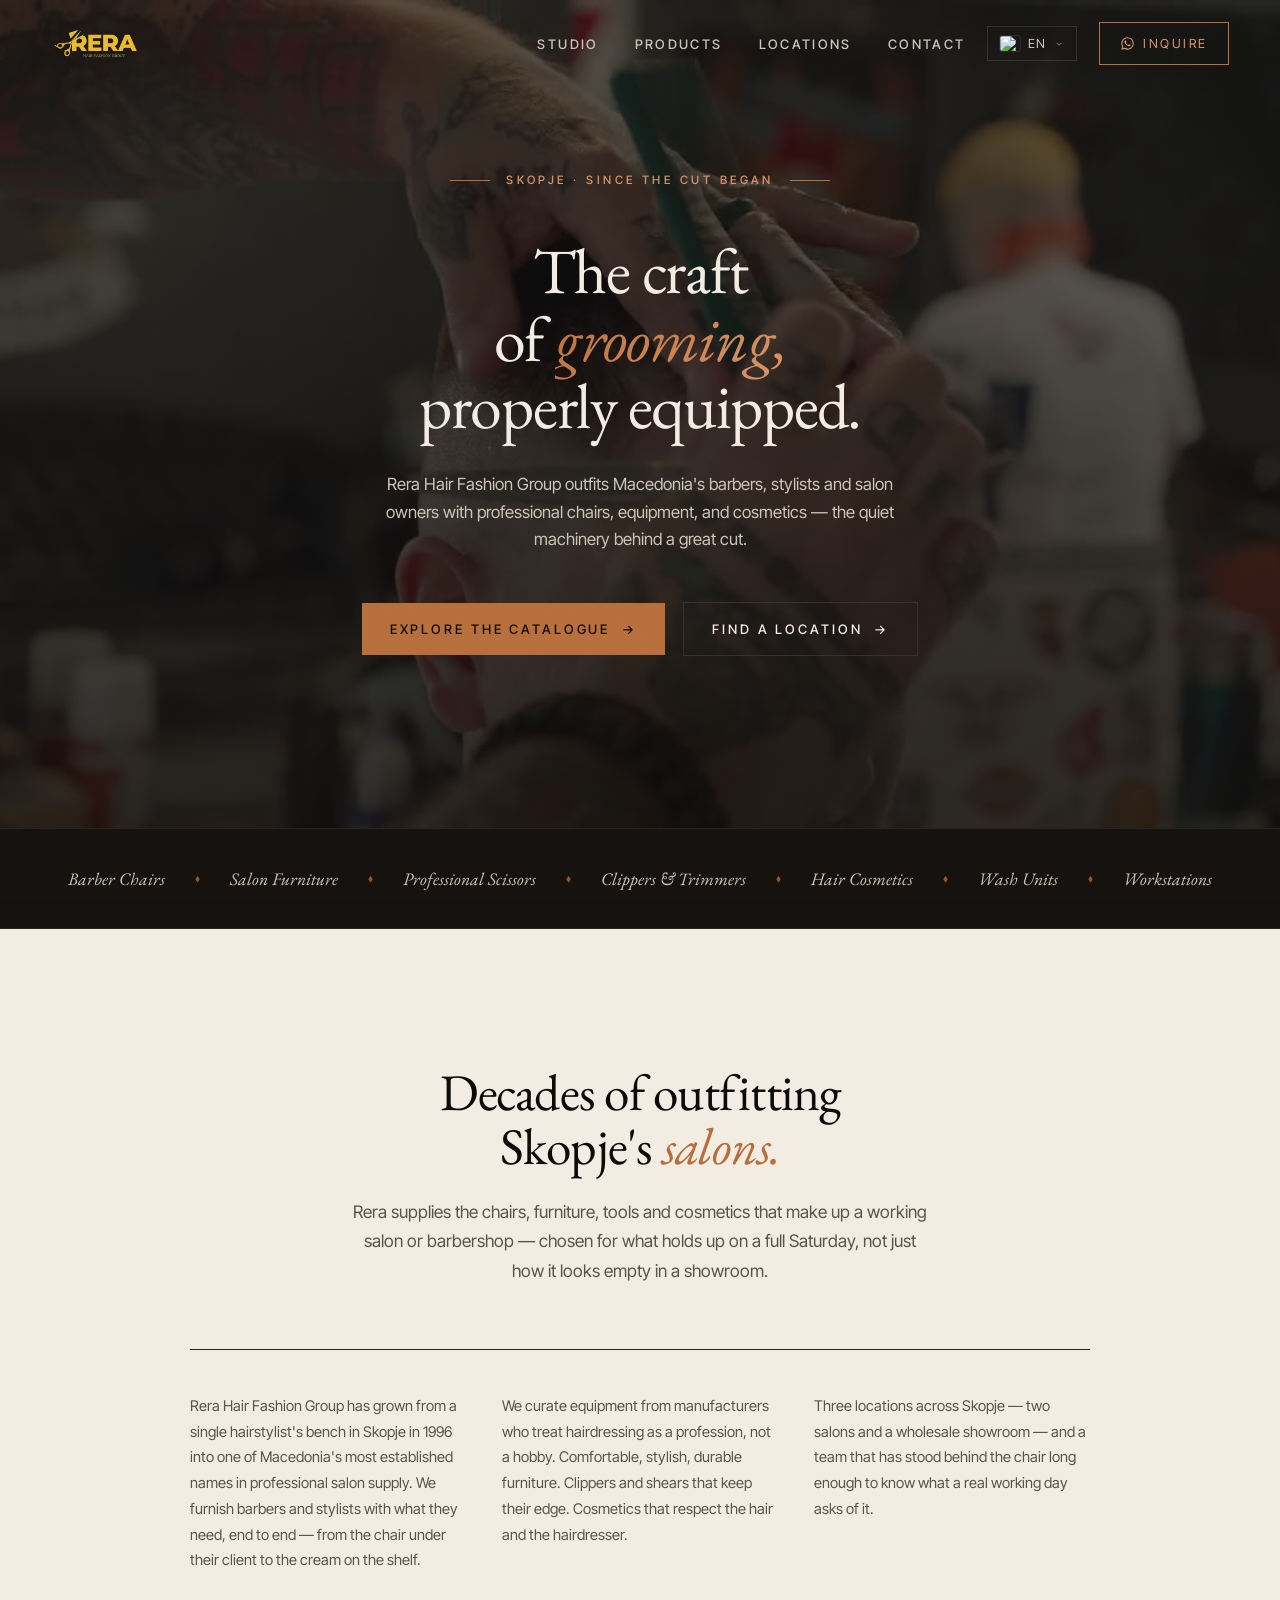
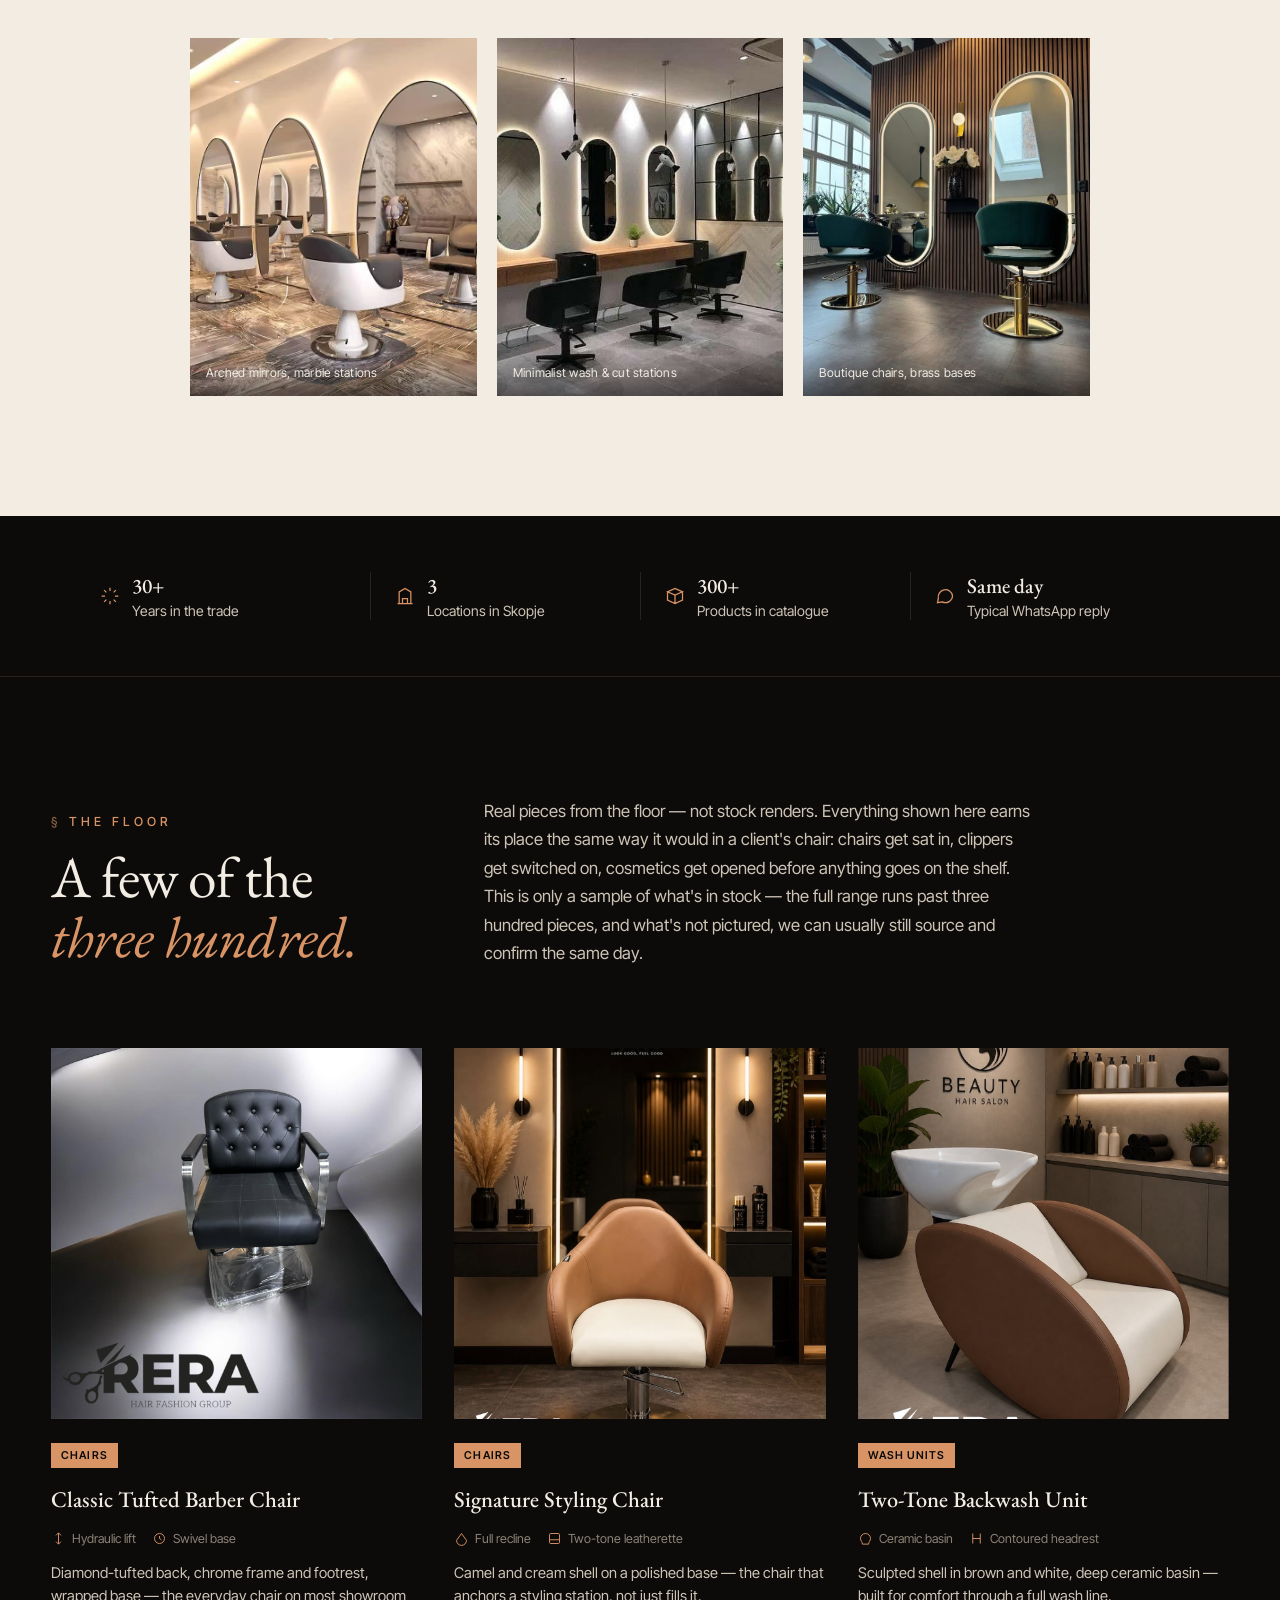
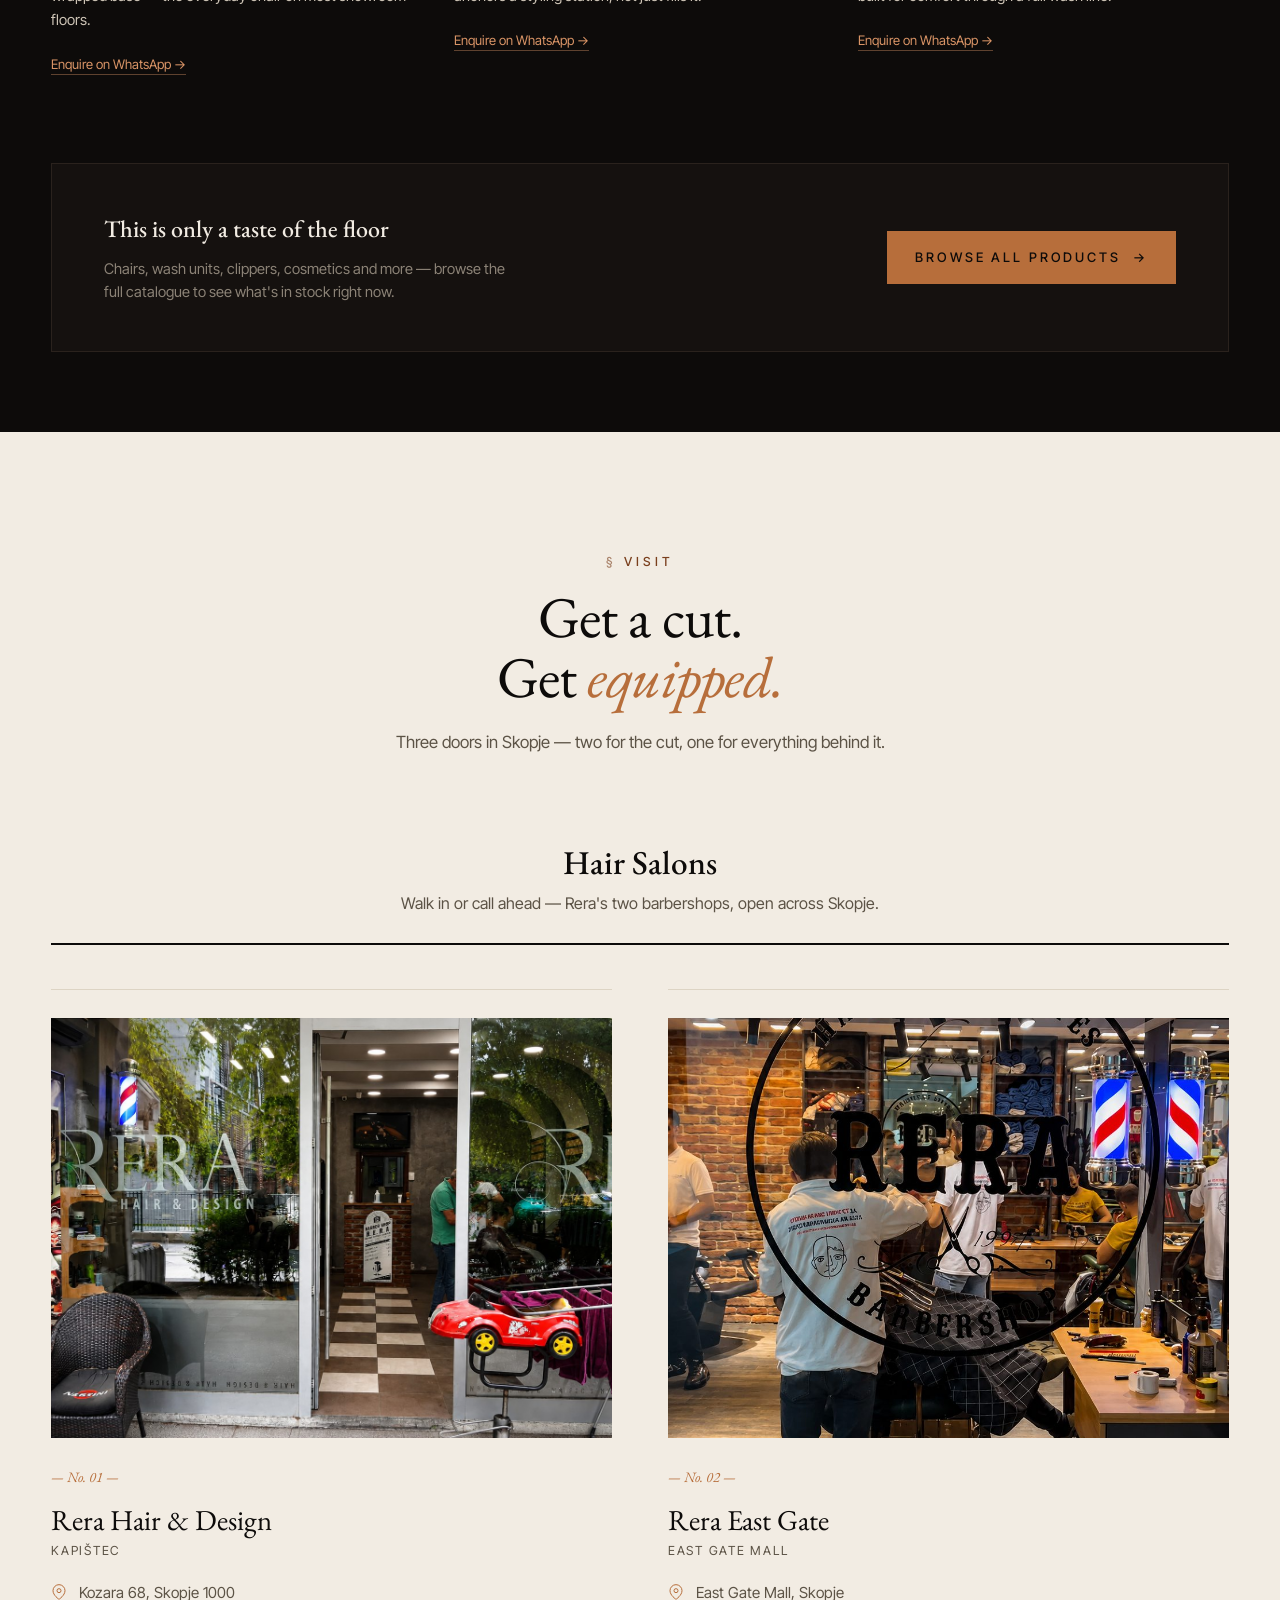
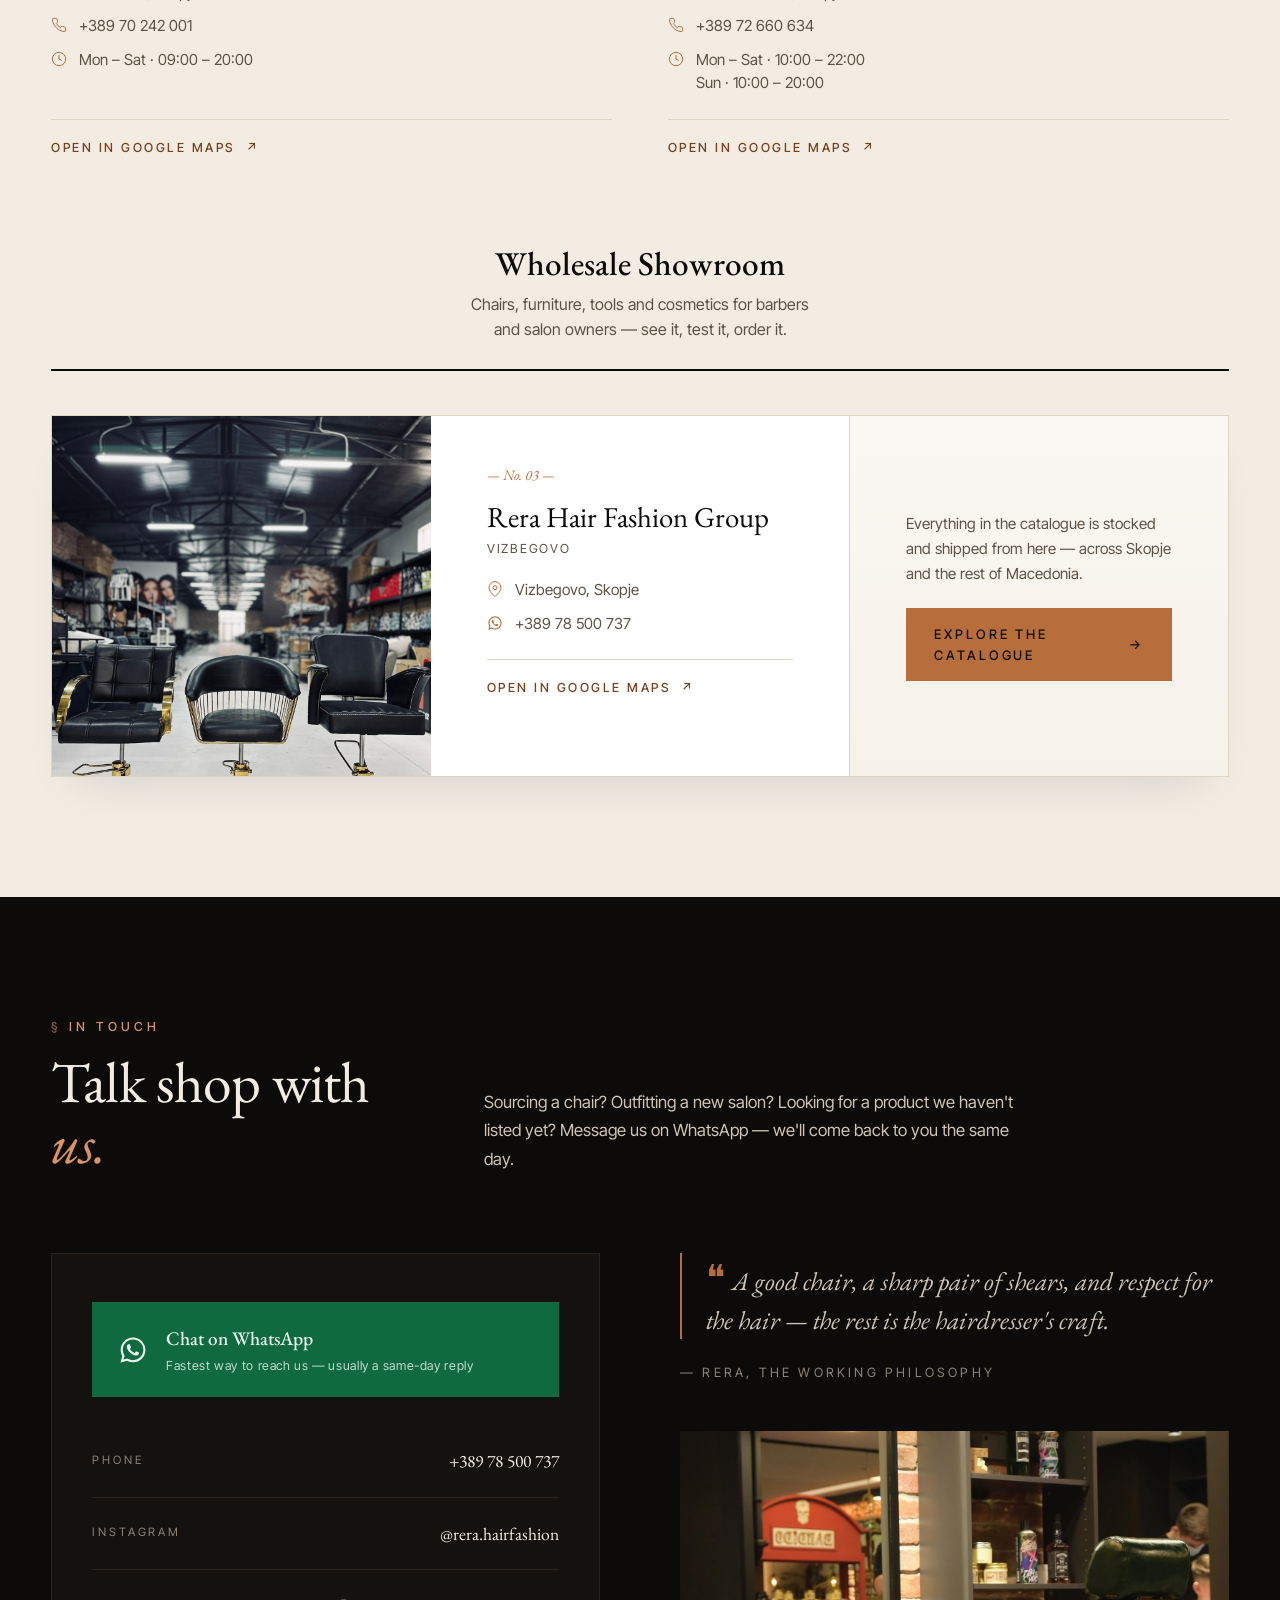
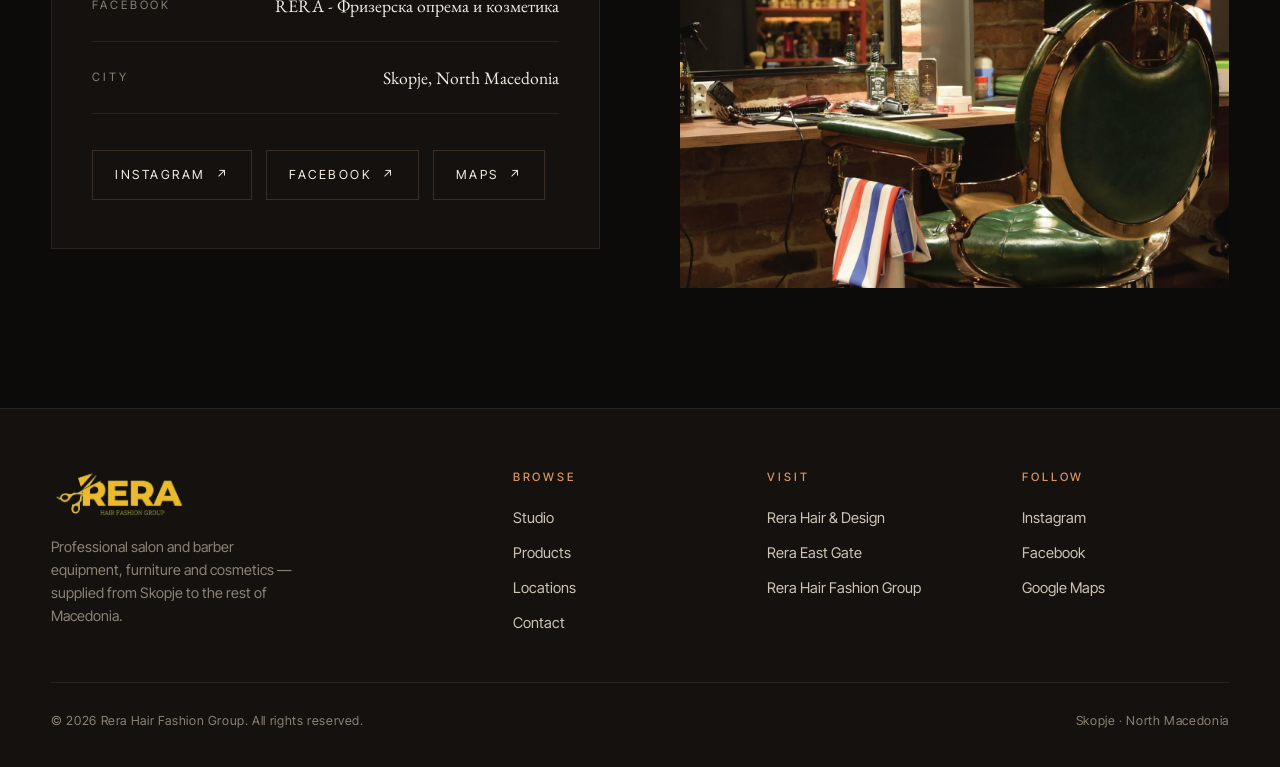
==== commit 6f9be6c5: "Launch rera.mk: live catalogue, multilingual site, SEO and hosting Brings the working tree up to wha" ====
--- a/index.html
+++ b/index.html
@@ -6,12 +6,7 @@
 <title>Rera Hair Fashion Group — Professional Salon Equipment & Cosmetics, Skopje</title>
 <meta name="description" content="Rera Hair Fashion Group — professional barber chairs, salon furniture, equipment and cosmetics in Skopje, Macedonia." />
 
-<!--
-  NOTE: "https://www.rerahairfashion.mk/" below is a PLACEHOLDER domain.
-  Replace every occurrence (canonical, og:url, twitter, hreflang, JSON-LD @id/url)
-  with the real production domain before launch.
--->
-<link rel="canonical" href="https://www.rerahairfashion.mk/" />
+<link rel="canonical" href="https://rera.mk/" />
 <link rel="icon" type="image/svg+xml" href="assets/img/favicon.svg" />
 <meta name="theme-color" content="#0d0b0a" />
 
@@ -19,8 +14,11 @@
 <meta property="og:site_name" content="Rera Hair Fashion Group" />
 <meta property="og:title" content="Rera Hair Fashion Group — Professional Salon Equipment & Cosmetics, Skopje" />
 <meta property="og:description" content="Professional barber chairs, salon furniture, equipment and cosmetics in Skopje, Macedonia." />
-<meta property="og:image" content="https://images.unsplash.com/photo-1516975080664-ed2fc6a32937?w=1200&h=630&fit=crop&q=80" />
-<meta property="og:url" content="https://www.rerahairfashion.mk/" />
+<meta property="og:image" content="https://rera.mk/assets/img/og-cover.jpg" />
+<meta property="og:image:width" content="1200" />
+<meta property="og:image:height" content="630" />
+<meta property="og:image:alt" content="Rera Hair Fashion Group wholesale showroom in Skopje, stocked with professional salon chairs and equipment" />
+<meta property="og:url" content="https://rera.mk/" />
 <meta property="og:locale" content="en_US" />
 <meta property="og:locale:alternate" content="mk_MK" />
 <meta property="og:locale:alternate" content="sq_AL" />
@@ -28,13 +26,13 @@
 <meta name="twitter:card" content="summary_large_image" />
 <meta name="twitter:title" content="Rera Hair Fashion Group — Professional Salon Equipment & Cosmetics, Skopje" />
 <meta name="twitter:description" content="Professional barber chairs, salon furniture, equipment and cosmetics in Skopje, Macedonia." />
-<meta name="twitter:image" content="https://images.unsplash.com/photo-1516975080664-ed2fc6a32937?w=1200&h=630&fit=crop&q=80" />
-
-<link rel="alternate" hreflang="en" href="https://www.rerahairfashion.mk/?lang=en" />
-<link rel="alternate" hreflang="mk" href="https://www.rerahairfashion.mk/?lang=mk" />
-<link rel="alternate" hreflang="sq" href="https://www.rerahairfashion.mk/?lang=sq" />
-<link rel="alternate" hreflang="tr" href="https://www.rerahairfashion.mk/?lang=tr" />
-<link rel="alternate" hreflang="x-default" href="https://www.rerahairfashion.mk/" />
+<meta name="twitter:image" content="https://rera.mk/assets/img/og-cover.jpg" />
+
+<link rel="alternate" hreflang="en" href="https://rera.mk/?lang=en" />
+<link rel="alternate" hreflang="mk" href="https://rera.mk/?lang=mk" />
+<link rel="alternate" hreflang="sq" href="https://rera.mk/?lang=sq" />
+<link rel="alternate" hreflang="tr" href="https://rera.mk/?lang=tr" />
+<link rel="alternate" hreflang="x-default" href="https://rera.mk/" />
 
 <link rel="preconnect" href="https://fonts.googleapis.com">
 <link rel="preconnect" href="https://fonts.gstatic.com" crossorigin>
@@ -47,10 +45,11 @@
   "@graph": [
     {
       "@type": "Organization",
-      "@id": "https://www.rerahairfashion.mk/#organization",
+      "@id": "https://rera.mk/#organization",
       "name": "Rera Hair Fashion Group",
-      "url": "https://www.rerahairfashion.mk/",
-      "logo": "https://www.rerahairfashion.mk/assets/img/favicon.svg",
+      "url": "https://rera.mk/",
+      "logo": "https://rera.mk/assets/img/rera-logo.png",
+      "foundingDate": "1996",
       "sameAs": [
         "https://www.instagram.com/rera.hairfashion/",
         "https://www.facebook.com/rera.professional",
@@ -58,10 +57,10 @@
       ]
     },
     {
-      "@type": "Store",
-      "name": "Rera Hair Fashion Group — Kapištec Showroom",
+      "@type": "HairSalon",
+      "name": "Rera Hair & Design — Kapištec",
       "telephone": "+38970242001",
-      "parentOrganization": { "@id": "https://www.rerahairfashion.mk/#organization" },
+      "parentOrganization": { "@id": "https://rera.mk/#organization" },
       "address": {
         "@type": "PostalAddress",
         "streetAddress": "Kozara 68",
@@ -77,10 +76,10 @@
       }]
     },
     {
-      "@type": "Store",
-      "name": "Rera Hair Fashion Group — East Gate Mall",
+      "@type": "HairSalon",
+      "name": "Rera East Gate — East Gate Mall",
       "telephone": "+38972660634",
-      "parentOrganization": { "@id": "https://www.rerahairfashion.mk/#organization" },
+      "parentOrganization": { "@id": "https://rera.mk/#organization" },
       "address": {
         "@type": "PostalAddress",
         "addressLocality": "Skopje",
@@ -88,10 +87,27 @@
       },
       "openingHoursSpecification": [{
         "@type": "OpeningHoursSpecification",
-        "dayOfWeek": ["Monday","Tuesday","Wednesday","Thursday","Friday","Saturday","Sunday"],
+        "dayOfWeek": ["Monday","Tuesday","Wednesday","Thursday","Friday","Saturday"],
         "opens": "10:00",
         "closes": "22:00"
+      },{
+        "@type": "OpeningHoursSpecification",
+        "dayOfWeek": "Sunday",
+        "opens": "10:00",
+        "closes": "20:00"
       }]
+    },
+    {
+      "@type": "Store",
+      "name": "Rera Hair Fashion Group — Vizbegovo Wholesale Showroom",
+      "telephone": "+38978500737",
+      "parentOrganization": { "@id": "https://rera.mk/#organization" },
+      "address": {
+        "@type": "PostalAddress",
+        "addressLocality": "Skopje",
+        "addressCountry": "MK"
+      },
+      "hasMap": "https://www.google.com/maps/place/Rera+Hair+Fashion+Group/@42.0209241,21.3993502,15z/data=!4m6!3m5!1s0x135415002bddbafd:0x30d55096004cc016!8m2!3d42.0209253!4d21.4096545!16s%2Fg%2F11m5hpxz4s"
     }
   ]
 }
@@ -152,9 +168,16 @@
 
 <!-- HERO -->
 <section class="hero" id="top">
-  <video class="hero-video" autoplay muted loop playsinline preload="auto"
-    src="test_video_web.mp4">
-  </video>
+  <!-- Two layers cross-fade between clips. Clip list lives in main.js
+       (HERO_CLIPS); with only one clip it simply loops, so a missing or
+       failed second file degrades to the original behaviour. -->
+  <div class="hero-media">
+    <video class="hero-video is-active" autoplay muted loop playsinline
+           preload="auto" poster="assets/video/hero-poster.jpg"
+           src="assets/video/hero-01-barbershop.mp4"></video>
+    <video class="hero-video" muted playsinline preload="none"
+           poster="assets/video/hero-poster.jpg"></video>
+  </div>
   <div class="hero-left reveal">
     <span class="eyebrow" data-i18n="home.eyebrow">Skopje · Since the cut began</span>
     <h1 class="display" data-i18n-html="home.h1_html">
@@ -172,29 +195,31 @@
         <span data-i18n="home.btn_explore">Explore the catalogue</span> <span class="arrow">→</span>
       </a>
       <a href="#locations" class="btn btn-ghost">
-        <span data-i18n="home.btn_visit">Visit a showroom</span> <span class="arrow">→</span>
+        <span data-i18n="home.btn_visit">Find a location</span> <span class="arrow">→</span>
       </a>
     </div>
   </div>
 </section>
 
-<!-- MARQUEE -->
-<div class="marquee">
-  <div class="marquee-track" id="marquee-track">
-    <span>Barber Chairs <i class="dot"></i> Salon Furniture <i class="dot"></i> Professional Scissors <i class="dot"></i> Clippers & Trimmers <i class="dot"></i> Hair Cosmetics <i class="dot"></i> Wash Units <i class="dot"></i> Workstations <i class="dot"></i></span>
-    <span>Barber Chairs <i class="dot"></i> Salon Furniture <i class="dot"></i> Professional Scissors <i class="dot"></i> Clippers & Trimmers <i class="dot"></i> Hair Cosmetics <i class="dot"></i> Wash Units <i class="dot"></i> Workstations <i class="dot"></i></span>
-  </div>
+<!-- CATEGORY STRIP -->
+<div class="category-strip reveal">
+  <div class="category-strip-track" id="category-strip-track"></div>
 </div>
 
 <!-- STUDIO -->
 <section id="about" class="reveal">
   <div class="studio-inner">
-    <h2 class="section-title" data-i18n-html="home.about_title_html">Fifteen years of outfitting<br>Skopje's <span class="ital">salons.</span></h2>
+    <h2 class="section-title" data-i18n-html="home.about_title_html">Decades of outfitting<br>Skopje's <span class="ital">salons.</span></h2>
     <p class="studio-lede" data-i18n="home.about_intro">
       Rera supplies the chairs, furniture, tools and cosmetics that make up a working
       salon or barbershop — chosen for what holds up on a full Saturday, not just how
       it looks empty in a showroom.
     </p>
+    <div class="studio-body">
+      <p data-i18n="home.about_p1">Rera Hair Fashion Group has grown from a single hairstylist's bench in Skopje in 1996 into one of Macedonia's most established names in professional salon supply. We furnish barbers and stylists with what they need, end to end — from the chair under their client to the cream on the shelf.</p>
+      <p data-i18n="home.about_p2">We curate equipment from manufacturers who treat hairdressing as a profession, not a hobby. Comfortable, stylish, durable furniture. Clippers and shears that keep their edge. Cosmetics that respect the hair and the hairdresser.</p>
+      <p data-i18n="home.about_p3">Two locations across Skopje, a working showroom, and a team that has stood behind the chair long enough to know what a real working day asks of it.</p>
+    </div>
     <div class="studio-photos">
       <figure>
         <img src="assets/img/gallery/interior-arched-mirrors.jpg" alt="">
@@ -217,11 +242,11 @@
   <div class="facts-row">
     <div class="fact">
       <svg viewBox="0 0 24 24" fill="none" stroke="currentColor" stroke-width="1.5"><path d="M12 2v4M12 18v4M4.9 4.9l2.8 2.8M16.3 16.3l2.8 2.8M2 12h4M18 12h4M4.9 19.1l2.8-2.8M16.3 7.7l2.8-2.8"/></svg>
-      <div class="t"><b>15<span class="plus">+</span></b><span data-i18n="home.stat1_label">Years in the trade</span></div>
+      <div class="t"><b><span id="years-count">30</span><span class="plus">+</span></b><span data-i18n="home.stat1_label">Years in the trade</span></div>
     </div>
     <div class="fact">
       <svg viewBox="0 0 24 24" fill="none" stroke="currentColor" stroke-width="1.5"><path d="M3 21h18M5 21V7l7-4 7 4v14M9 21v-6h6v6"/></svg>
-      <div class="t"><b>2</b><span data-i18n="home.stat2_label">Showrooms in Skopje</span></div>
+      <div class="t"><b>3</b><span data-i18n="home.stat2_label">Locations in Skopje</span></div>
     </div>
     <div class="fact">
       <svg viewBox="0 0 24 24" fill="none" stroke="currentColor" stroke-width="1.5"><path d="M3 7l9-4 9 4-9 4-9-4zm0 0v10l9 4 9-4V7M12 11v10"/></svg>
@@ -285,32 +310,14 @@
     </div>
   </div>
 
-  <div class="tools-head">
-    <h3 data-i18n="home.tools_title">Also on the floor: tools</h3>
-    <span data-i18n="home.tools_brand">Wahl Professional</span>
-  </div>
-  <div class="tools-strip">
-    <div class="tool-item">
-      <div class="tool-thumb"><img src="assets/img/products/wahl-super-taper.jpg" alt="Wahl Super Taper box"></div>
-      <div>
-        <h4 data-i18n="home.tool1_name">Super Taper Cordless</h4>
-        <p data-i18n="home.tool1_desc">Standard blade, Li-ion, up to 100 min run time.</p>
-      </div>
-    </div>
-    <div class="tool-item">
-      <div class="tool-thumb"><img src="assets/img/products/wahl-magic-clip.jpg" alt="Wahl Magic Clip box"></div>
-      <div>
-        <h4 data-i18n="home.tool2_name">Magic Clip Cordless</h4>
-        <p data-i18n="home.tool2_desc">5-Star series, stagger-tooth blade, seamless fading.</p>
-      </div>
-    </div>
-    <div class="tool-item">
-      <div class="tool-thumb"><img src="assets/img/products/wahl-detailer-li.jpg" alt="Wahl Detailer Li box"></div>
-      <div>
-        <h4 data-i18n="home.tool3_name">Detailer Li</h4>
-        <p data-i18n="home.tool3_desc">Adjustable T-wide blade, zero-gap, bonus pro-set tool.</p>
-      </div>
-    </div>
+  <div class="floor-cta reveal">
+    <div>
+      <h3 data-i18n="home.floor_cta_title">This is only a taste of the floor</h3>
+      <p data-i18n="home.floor_cta_text">Chairs, wash units, clippers, cosmetics and more — browse the full catalogue to see what's in stock right now.</p>
+    </div>
+    <a href="products.html" class="btn btn-primary">
+      <span data-i18n="home.floor_cta_button">Browse all products</span> <span class="arrow">→</span>
+    </a>
   </div>
 </section>
 
@@ -319,64 +326,112 @@
   <div class="section-head reveal">
     <div>
       <div class="section-label" data-i18n="home.locations_label">Visit</div>
-      <h2 class="section-title" data-i18n-html="home.locations_title_html">Two doors,<br/>both <span class="ital">open.</span></h2>
+      <h2 class="section-title" data-i18n-html="home.locations_title_html">Get a cut.<br/>Get <span class="ital">equipped.</span></h2>
     </div>
     <p class="section-intro" data-i18n="home.locations_intro">
-      Step inside either showroom in Skopje. Try the chair, hold the shears,
-      smell the pomade. Equipment makes more sense in person.
+      Three doors in Skopje — two for the cut, one for everything behind it.
     </p>
   </div>
 
-  <div class="locations-grid reveal">
-
-    <div class="location">
-      <div class="location-num">— No. 01 —</div>
-      <h3 class="location-name" data-i18n="home.loc1_name">Kapištec Showroom</h3>
-      <div class="location-meta">
-        <div class="row">
-          <svg width="16" height="16" viewBox="0 0 24 24" fill="none" stroke="currentColor" stroke-width="1.5"><path d="M21 10c0 7-9 13-9 13s-9-6-9-13a9 9 0 0118 0z"/><circle cx="12" cy="10" r="3"/></svg>
-          <span data-i18n="home.loc1_address">Kozara 68, Skopje 1000</span>
+  <div class="location-group reveal">
+    <div class="location-group-head">
+      <h3 data-i18n="home.salons_group_title">Hair Salons</h3>
+      <p data-i18n="home.salons_group_text">Walk in or call ahead — Rera's two barbershops, open across Skopje.</p>
+    </div>
+    <div class="locations-grid">
+
+      <div class="location">
+        <div class="location-photo"><img src="assets/img/gallery/location-kapistec-storefront.jpg" alt="Rera Hair &amp; Design storefront, Kapištec"></div>
+        <div class="location-num">— No. 01 —</div>
+        <h3 class="location-name" data-i18n="home.loc1_name">Rera Hair &amp; Design</h3>
+        <div class="location-sub" data-i18n="home.loc1_sub">Kapištec</div>
+        <div class="location-meta">
+          <div class="row">
+            <svg width="16" height="16" viewBox="0 0 24 24" fill="none" stroke="currentColor" stroke-width="1.5"><path d="M21 10c0 7-9 13-9 13s-9-6-9-13a9 9 0 0118 0z"/><circle cx="12" cy="10" r="3"/></svg>
+            <span data-i18n="home.loc1_address">Kozara 68, Skopje 1000</span>
+          </div>
+          <div class="row">
+            <svg width="16" height="16" viewBox="0 0 24 24" fill="none" stroke="currentColor" stroke-width="1.5"><path d="M22 16.92v3a2 2 0 01-2.18 2 19.79 19.79 0 01-8.63-3.07 19.5 19.5 0 01-6-6 19.79 19.79 0 01-3.07-8.67A2 2 0 014.11 2h3a2 2 0 012 1.72c.13.96.37 1.9.7 2.81a2 2 0 01-.45 2.11L8.09 9.91a16 16 0 006 6l1.27-1.27a2 2 0 012.11-.45c.91.33 1.85.57 2.81.7A2 2 0 0122 16.92z"/></svg>
+            <a href="tel:+38970242001">+389 70 242 001</a>
+          </div>
+          <div class="row">
+            <svg width="16" height="16" viewBox="0 0 24 24" fill="none" stroke="currentColor" stroke-width="1.5"><circle cx="12" cy="12" r="10"/><polyline points="12 6 12 12 16 14"/></svg>
+            <span data-i18n="home.loc1_hours">Mon – Sat · 09:00 – 20:00</span>
+          </div>
         </div>
-        <div class="row">
-          <svg width="16" height="16" viewBox="0 0 24 24" fill="none" stroke="currentColor" stroke-width="1.5"><path d="M22 16.92v3a2 2 0 01-2.18 2 19.79 19.79 0 01-8.63-3.07 19.5 19.5 0 01-6-6 19.79 19.79 0 01-3.07-8.67A2 2 0 014.11 2h3a2 2 0 012 1.72c.13.96.37 1.9.7 2.81a2 2 0 01-.45 2.11L8.09 9.91a16 16 0 006 6l1.27-1.27a2 2 0 012.11-.45c.91.33 1.85.57 2.81.7A2 2 0 0122 16.92z"/></svg>
-          <a href="tel:+38970242001">+389 70 242 001</a>
+        <a href="https://www.google.com/maps/place/Rera+-+Kapi%C5%A1tec/@41.9920868,21.4150907,19.5z/data=!4m14!1m7!3m6!1s0x135415002bddbafd:0x30d55096004cc016!2sRera+Hair+Fashion+Group!8m2!3d42.0209253!4d21.4096545!16s%2Fg%2F11m5hpxz4s!3m5!1s0x1354151110facb43:0x39eded553d293176!8m2!3d41.9921618!4d21.4151119!16s%2Fg%2F11hfz5bxw7?entry=ttu&g_ep=EgoyMDI2MDgxMC4wIKXMDSoASAFQAw%3D%3D"
+           target="_blank" rel="noopener"
+           class="location-link">
+          <span data-i18n="home.loc1_link">Open in Google Maps</span> <span class="arrow">↗</span>
+        </a>
+      </div>
+
+      <div class="location">
+        <div class="location-photo"><img src="assets/img/gallery/location-eastgate-storefront.jpg" alt="Rera East Gate storefront, East Gate Mall"></div>
+        <div class="location-num">— No. 02 —</div>
+        <h3 class="location-name" data-i18n="home.loc2_name">Rera East Gate</h3>
+        <div class="location-sub" data-i18n="home.loc2_sub">East Gate Mall</div>
+        <div class="location-meta">
+          <div class="row">
+            <svg width="16" height="16" viewBox="0 0 24 24" fill="none" stroke="currentColor" stroke-width="1.5"><path d="M21 10c0 7-9 13-9 13s-9-6-9-13a9 9 0 0118 0z"/><circle cx="12" cy="10" r="3"/></svg>
+            <span data-i18n="home.loc2_address">East Gate Mall, Skopje</span>
+          </div>
+          <div class="row">
+            <svg width="16" height="16" viewBox="0 0 24 24" fill="none" stroke="currentColor" stroke-width="1.5"><path d="M22 16.92v3a2 2 0 01-2.18 2 19.79 19.79 0 01-8.63-3.07 19.5 19.5 0 01-6-6 19.79 19.79 0 01-3.07-8.67A2 2 0 014.11 2h3a2 2 0 012 1.72c.13.96.37 1.9.7 2.81a2 2 0 01-.45 2.11L8.09 9.91a16 16 0 006 6l1.27-1.27a2 2 0 012.11-.45c.91.33 1.85.57 2.81.7A2 2 0 0122 16.92z"/></svg>
+            <a href="tel:+38972660634">+389 72 660 634</a>
+          </div>
+          <div class="row">
+            <svg width="16" height="16" viewBox="0 0 24 24" fill="none" stroke="currentColor" stroke-width="1.5"><circle cx="12" cy="12" r="10"/><polyline points="12 6 12 12 16 14"/></svg>
+            <span data-i18n-html="home.loc2_hours">Mon – Sat · 10:00 – 22:00<br>Sun · 10:00 – 20:00</span>
+          </div>
         </div>
-        <div class="row">
-          <svg width="16" height="16" viewBox="0 0 24 24" fill="none" stroke="currentColor" stroke-width="1.5"><circle cx="12" cy="12" r="10"/><polyline points="12 6 12 12 16 14"/></svg>
-          <span data-i18n="home.loc1_hours">Mon – Sat · 09:00 – 20:00</span>
+        <a href="https://www.google.com/maps/place/Rera+East+Gate/@41.9973987,21.4534538,21z/data=!4m6!3m5!1s0x135415007e23086f:0x343f74247b973210!8m2!3d41.9973603!4d21.4533952!16s%2Fg%2F11zxngfscr?entry=ttu&g_ep=EgoyMDI2MDkxNC4wIKXMDSoASAFQAw%3D%3D"
+           target="_blank" rel="noopener"
+           class="location-link">
+          <span data-i18n="home.loc1_link">Open in Google Maps</span> <span class="arrow">↗</span>
+        </a>
+      </div>
+
+    </div>
+  </div>
+
+  <div class="location-group reveal">
+    <div class="location-group-head">
+      <h3 data-i18n="home.wholesale_group_title">Wholesale Showroom</h3>
+      <p data-i18n="home.wholesale_group_text">Chairs, furniture, tools and cosmetics for barbers and salon owners — see it, test it, order it.</p>
+    </div>
+    <div class="location-feature">
+      <div class="location-feature-photo">
+        <img src="assets/img/gallery/location-vizbegovo-showroom.jpg" alt="Rera Hair Fashion Group wholesale showroom in Vizbegovo, stocked with salon chairs and equipment" loading="lazy">
+      </div>
+      <div class="location-feature-main">
+        <div class="location-num">— No. 03 —</div>
+        <h3 class="location-name" data-i18n="home.loc3_name">Rera Hair Fashion Group</h3>
+        <div class="location-sub" data-i18n="home.loc3_sub">Vizbegovo</div>
+        <div class="location-meta">
+          <div class="row">
+            <svg width="16" height="16" viewBox="0 0 24 24" fill="none" stroke="currentColor" stroke-width="1.5"><path d="M21 10c0 7-9 13-9 13s-9-6-9-13a9 9 0 0118 0z"/><circle cx="12" cy="10" r="3"/></svg>
+            <span data-i18n="home.loc3_address">Vizbegovo, Skopje</span>
+          </div>
+          <div class="row">
+            <svg width="16" height="16" viewBox="0 0 24 24" fill="none" stroke="currentColor" stroke-width="1.5"><path d="M12.04 2c-5.46 0-9.9 4.44-9.9 9.9 0 1.75.46 3.45 1.32 4.95L2 22l5.25-1.38a9.9 9.9 0 0 0 4.79 1.22h.01c5.46 0 9.9-4.44 9.9-9.9 0-2.64-1.03-5.12-2.9-6.98A9.82 9.82 0 0 0 12.04 2zm0 18.1a8.2 8.2 0 0 1-4.18-1.15l-.3-.18-3.12.82.83-3.04-.2-.31a8.2 8.2 0 0 1-1.26-4.38c0-4.54 3.7-8.24 8.25-8.24 2.2 0 4.27.86 5.83 2.42a8.18 8.18 0 0 1 2.41 5.83c0 4.55-3.7 8.24-8.26 8.24zm4.52-6.16c-.25-.12-1.47-.72-1.69-.81-.23-.08-.39-.12-.56.13-.16.25-.64.81-.78.97-.14.17-.29.19-.54.06-.25-.12-1.04-.38-1.98-1.22-.73-.65-1.23-1.46-1.37-1.71-.14-.25-.02-.38.11-.51.11-.11.25-.29.37-.43.12-.15.16-.25.25-.42.08-.16.04-.31-.02-.43-.06-.13-.56-1.34-.76-1.84-.2-.48-.4-.42-.56-.42h-.48c-.16 0-.42.06-.64.31-.22.25-.85.83-.85 2.02 0 1.19.87 2.34 1 2.5.12.17 1.7 2.6 4.13 3.64.58.25 1.03.4 1.38.51.58.18 1.11.16 1.53.1.47-.07 1.47-.6 1.67-1.18.21-.58.21-1.07.15-1.18-.06-.1-.23-.16-.48-.28z" fill="currentColor" stroke="none"/></svg>
+            <a href="#" data-whatsapp="generic" target="_blank" rel="noopener">+389 78 500 737</a>
+          </div>
         </div>
-      </div>
-      <a href="https://www.google.com/maps/place/Rera+Hair+Fashion+Group/@42.0209241,21.3993502,15z/data=!4m6!3m5!1s0x135415002bddbafd:0x30d55096004cc016!8m2!3d42.0209253!4d21.4096545!16s%2Fg%2F11m5hpxz4s?entry=ttu&g_ep=EgoyMDI2MDYyOS4wIKXMDSoASAFQAw%3D%3D"
-         target="_blank" rel="noopener"
-         class="location-link">
-        <span data-i18n="home.loc1_link">Open in Google Maps</span> <span class="arrow">↗</span>
-      </a>
-    </div>
-
-    <div class="location">
-      <div class="location-num">— No. 02 —</div>
-      <h3 class="location-name" data-i18n="home.loc2_name">East Gate Mall</h3>
-      <div class="location-meta">
-        <div class="row">
-          <svg width="16" height="16" viewBox="0 0 24 24" fill="none" stroke="currentColor" stroke-width="1.5"><path d="M21 10c0 7-9 13-9 13s-9-6-9-13a9 9 0 0118 0z"/><circle cx="12" cy="10" r="3"/></svg>
-          <span data-i18n="home.loc2_address">East Gate Mall, Skopje</span>
-        </div>
-        <div class="row">
-          <svg width="16" height="16" viewBox="0 0 24 24" fill="none" stroke="currentColor" stroke-width="1.5"><path d="M22 16.92v3a2 2 0 01-2.18 2 19.79 19.79 0 01-8.63-3.07 19.5 19.5 0 01-6-6 19.79 19.79 0 01-3.07-8.67A2 2 0 014.11 2h3a2 2 0 012 1.72c.13.96.37 1.9.7 2.81a2 2 0 01-.45 2.11L8.09 9.91a16 16 0 006 6l1.27-1.27a2 2 0 012.11-.45c.91.33 1.85.57 2.81.7A2 2 0 0122 16.92z"/></svg>
-          <a href="tel:+38972660634">+389 72 660 634</a>
-        </div>
-        <div class="row">
-          <svg width="16" height="16" viewBox="0 0 24 24" fill="none" stroke="currentColor" stroke-width="1.5"><circle cx="12" cy="12" r="10"/><polyline points="12 6 12 12 16 14"/></svg>
-          <span data-i18n="home.loc2_hours">Mon – Sun · 10:00 – 22:00</span>
-        </div>
-      </div>
-      <a href="https://eastgatemall.mk/en/brand/rera-hair-salon/"
-         target="_blank" rel="noopener"
-         class="location-link">
-        <span data-i18n="home.loc2_link">Find us in the mall</span> <span class="arrow">↗</span>
-      </a>
-    </div>
-
+        <a href="https://www.google.com/maps/place/Rera+Hair+Fashion+Group/@42.0209241,21.3993502,15z/data=!4m6!3m5!1s0x135415002bddbafd:0x30d55096004cc016!8m2!3d42.0209253!4d21.4096545!16s%2Fg%2F11m5hpxz4s?entry=ttu&g_ep=EgoyMDI2MDYyOS4wIKXMDSoASAFQAw%3D%3D"
+           target="_blank" rel="noopener"
+           class="location-link">
+          <span data-i18n="home.loc1_link">Open in Google Maps</span> <span class="arrow">↗</span>
+        </a>
+      </div>
+
+      <div class="location-feature-aside">
+        <p data-i18n="home.wholesale_aside">Everything in the catalogue is stocked and shipped from here — across Skopje and the rest of Macedonia.</p>
+        <a href="products.html" class="btn btn-primary">
+          <span data-i18n="home.btn_explore">Explore the catalogue</span> <span class="arrow">→</span>
+        </a>
+      </div>
+    </div>
   </div>
 </section>
 
@@ -461,11 +516,11 @@
       </ul>
     </div>
     <div class="foot-col">
-      <h4 data-i18n="common.footer_catalogue">Catalogue</h4>
+      <h4 data-i18n="common.footer_visit">Visit</h4>
       <ul>
-        <li><a href="products.html?cat=chairs" data-i18n="common.footer_link_chairs">Chairs &amp; Furniture</a></li>
-        <li><a href="products.html?cat=tools" data-i18n="common.footer_link_tools">Tools</a></li>
-        <li><a href="products.html?cat=cosmetics" data-i18n="common.footer_link_cosmetics">Cosmetics</a></li>
+        <li><a href="#locations" data-i18n="home.loc1_name">Rera Hair &amp; Design</a></li>
+        <li><a href="#locations" data-i18n="home.loc2_name">Rera East Gate</a></li>
+        <li><a href="#locations" data-i18n="home.loc3_name">Rera Hair Fashion Group</a></li>
       </ul>
     </div>
     <div class="foot-col">
--- a/assets/css/style.css
+++ b/assets/css/style.css
@@ -254,13 +254,19 @@
   overflow:hidden;
   background:var(--ink);
 }
+.hero-media{
+  position:absolute; inset:0;
+  z-index:0;
+  pointer-events:none;
+}
 .hero-video{
   position:absolute; inset:0;
   width:100%; height:100%;
   object-fit:cover;
-  z-index:0;
-  pointer-events:none;
-}
+  opacity:0;
+  transition:opacity 1.1s ease;
+}
+.hero-video.is-active{ opacity:1; }
 .hero::before{
   content:"";
   position:absolute; inset:0;
@@ -359,31 +365,60 @@
 }
 .btn:hover .arrow{ transform:translateX(4px); }
 
-/* MARQUEE */
-.marquee{
+/* CATEGORY STRIP */
+.category-strip{
   border-block:1px solid var(--line);
   background:var(--ink-2);
-  padding:22px 0;
+  padding:30px 0;
   overflow:hidden;
-  position:relative;
-}
-.marquee-track{
-  display:flex; gap:80px;
+}
+.category-strip-track{
+  display:flex;
+  flex-wrap:wrap;
+  justify-content:center;
+  align-items:center;
+  column-gap:30px;
+  row-gap:6px;
+  max-width:var(--maxw);
+  margin:0 auto;
+  padding:0 clamp(20px,4vw,56px);
+}
+.category-strip-item{
+  font-family:var(--serif);
+  font-style:italic;
+  font-size:1.1rem;
+  color:var(--paper-dim);
+  padding:6px 0;
   white-space:nowrap;
-  animation:scroll 38s linear infinite;
-  font-family:var(--serif);
-  font-style:italic;
-  font-size:1.45rem;
-  color:var(--paper-dim);
-  width:max-content;
-}
-.marquee-track span{ display:inline-flex; align-items:center; gap:80px; }
-.marquee-track .dot{
-  width:6px; height:6px; background:var(--accent); border-radius:50%;
-}
-@keyframes scroll{
-  from{ transform:translateX(0); }
-  to{ transform:translateX(-50%); }
+  opacity:0;
+  transform:translateY(10px);
+  transition:color .3s;
+  display:inline-flex;
+  align-items:center;
+  gap:30px;
+}
+/* Diamond separator sits before each item and is suppressed at row starts,
+   so wrapping never leaves an orphaned divider. */
+.category-strip-item::before{
+  content:"◆";
+  font-size:.42em;
+  font-style:normal;
+  color:var(--accent);
+  opacity:.75;
+}
+.category-strip-item:first-child::before{ visibility:hidden; width:0; margin-right:-30px; }
+.category-strip.in .category-strip-item{ animation:strip-rise .7s cubic-bezier(.2,.7,.2,1) forwards; }
+.category-strip-item:hover{ color:var(--paper); }
+.category-strip-item:nth-child(1){ animation-delay:.05s; }
+.category-strip-item:nth-child(2){ animation-delay:.13s; }
+.category-strip-item:nth-child(3){ animation-delay:.21s; }
+.category-strip-item:nth-child(4){ animation-delay:.29s; }
+.category-strip-item:nth-child(5){ animation-delay:.37s; }
+.category-strip-item:nth-child(6){ animation-delay:.45s; }
+.category-strip-item:nth-child(n+7){ animation-delay:.53s; }
+@keyframes strip-rise{
+  from{ opacity:0; transform:translateY(10px); }
+  to{ opacity:1; transform:translateY(0); }
 }
 
 /* SECTION BASE */
@@ -444,6 +479,20 @@
   margin:24px auto 64px;
   line-height:1.7;
 }
+.studio-body{
+  display:grid;
+  grid-template-columns:1fr 1fr 1fr;
+  gap:36px;
+  text-align:left;
+  padding-top:44px;
+  margin-bottom:64px;
+  border-top:1px solid var(--line);
+}
+.studio-body p{
+  font-size:.92rem;
+  color:var(--ink-mute);
+  line-height:1.75;
+}
 .studio-photos{
   display:grid;
   grid-template-columns:1fr 1fr 1fr;
@@ -493,6 +542,7 @@
 /* PRODUCT GALLERY */
 #gallery{
   background:var(--ink);
+  padding-bottom:80px;
 }
 .product-grid{
   display:grid;
@@ -542,26 +592,29 @@
   padding-bottom:2px;
 }
 
-.tools-head{
-  display:flex; align-items:baseline; justify-content:space-between;
-  margin:88px 0 28px;
-  padding-top:56px;
-  border-top:1px solid var(--line);
-}
-.tools-head h3{ font-family:var(--serif); font-weight:500; font-size:1.3rem; }
-.tools-head span{ font-size:.82rem; color:var(--paper-mute); }
-.tools-strip{ display:grid; grid-template-columns:repeat(3,1fr); gap:32px; }
-.tool-item{ display:flex; gap:16px; align-items:flex-start; }
-.tool-thumb{
-  width:64px; height:86px;
-  flex-shrink:0;
-  overflow:hidden;
-  position:relative;
+.floor-cta{
+  display:flex;
+  align-items:center;
+  justify-content:space-between;
+  gap:32px;
+  flex-wrap:wrap;
+  margin-top:88px;
+  padding:46px 52px;
   border:1px solid var(--line);
-}
-.tool-thumb img{ position:absolute; inset:0; width:100%; height:100%; object-fit:cover; }
-.tool-item h4{ font-family:var(--serif); font-weight:500; font-size:1.02rem; margin-bottom:6px; }
-.tool-item p{ font-size:.82rem; color:var(--paper-mute); margin:0; line-height:1.5; }
+  background:var(--ink-2);
+}
+.floor-cta h3{
+  font-family:var(--serif);
+  font-weight:500;
+  font-size:1.5rem;
+  margin-bottom:10px;
+}
+.floor-cta p{
+  font-size:.92rem;
+  color:var(--paper-mute);
+  max-width:46ch;
+  line-height:1.6;
+}
 
 /* LOCATIONS */
 #locations{
@@ -571,16 +624,123 @@
 #locations .section-label{ color:var(--accent-deep); }
 #locations .section-title{ color:var(--ink); }
 #locations .section-title .ital{ color:var(--accent); }
-#locations .section-intro{ color:var(--ink-mute); }
+/* Paper-background sections (#about, #locations) centre their heads;
+   ink-background sections (#gallery, #contact) keep the split layout. */
+#locations .section-head{
+  display:block;
+  text-align:center;
+  max-width:820px;
+  margin:0 auto 60px;
+}
+#locations .section-intro{
+  color:var(--ink-mute);
+  max-width:52ch;
+  margin:20px auto 0;
+  text-wrap:balance;
+}
+.location-group{ margin-top:88px; }
+.location-group-head{
+  display:flex;
+  flex-direction:column;
+  align-items:center;
+  text-align:center;
+  gap:10px;
+  margin-bottom:44px;
+  padding-bottom:26px;
+  border-bottom:2px solid var(--ink);
+}
+.location-group-head h3{
+  font-family:var(--serif);
+  font-weight:500;
+  font-size:clamp(1.7rem,2.6vw,2.3rem);
+  color:var(--ink);
+  line-height:1.1;
+}
+.location-group-head p{
+  color:var(--ink-mute);
+  font-size:1rem;
+  max-width:62ch;
+  line-height:1.6;
+  text-wrap:balance;
+}
 .locations-grid{
   display:grid;
   grid-template-columns:1fr 1fr;
   gap:56px;
 }
+/* Single wholesale branch — full-width feature card, aligned to the page grid */
+.location-feature{
+  display:grid;
+  grid-template-columns:0.95fr 1.05fr 0.95fr;
+  border:1px solid var(--paper-line);
+  background:#fff;
+  box-shadow:0 24px 48px -28px rgba(13,11,10,.16);
+}
+.location-feature-photo{
+  position:relative;
+  overflow:hidden;
+  min-height:360px;
+  background:var(--ink-3);
+}
+.location-feature-photo img{
+  position:absolute; inset:0;
+  width:100%; height:100%;
+  object-fit:cover;
+  /* Favour the lower portion — the chairs are the subject, the roof trusses
+     above them carry nothing. */
+  object-position:center 68%;
+}
+.location-feature-main{ padding:48px 56px; }
+.location-feature-main .location-link{ margin-top:4px; }
+.location-feature-aside{
+  display:flex;
+  flex-direction:column;
+  align-items:flex-start;
+  justify-content:center;
+  gap:22px;
+  padding:48px 56px;
+  border-left:1px solid var(--paper-line);
+  background:linear-gradient(180deg, #fbf8f3, #f6f1e9);
+}
+.location-feature-aside p{
+  color:var(--ink-mute);
+  font-size:.95rem;
+  line-height:1.65;
+  max-width:34ch;
+}
+.location-feature:hover .location-link .arrow{ transform:translateX(4px); }
+/* Three columns get cramped before the 960px breakpoint — drop the photo to a
+   full-width band above the two text columns first. */
+@media (max-width:1150px){
+  .location-feature{ grid-template-columns:1fr 1fr; }
+  .location-feature-photo{
+    grid-column:1/-1;
+    min-height:0;
+    aspect-ratio:21/9;
+    border-bottom:1px solid var(--paper-line);
+  }
+}
 .location{
   padding-top:28px;
   border-top:1px solid var(--paper-line);
   position:relative;
+  /* Column + auto margin on the link so both cards' closing rules sit on the
+     same line even when one has an extra line of opening hours. */
+  display:flex;
+  flex-direction:column;
+  height:100%;
+}
+.location > .location-link{ margin-top:auto; }
+.location-photo{
+  position:relative;
+  aspect-ratio:4/3;
+  overflow:hidden;
+  margin-bottom:28px;
+}
+.location-photo img{
+  position:absolute; inset:0;
+  width:100%; height:100%;
+  object-fit:cover;
 }
 .location-num{
   font-family:var(--serif);
@@ -593,8 +753,15 @@
   font-family:var(--serif);
   font-size:1.8rem;
   font-weight:400;
-  margin-bottom:18px;
+  margin-bottom:4px;
   line-height:1.2;
+}
+.location-sub{
+  font-size:.78rem;
+  text-transform:uppercase;
+  letter-spacing:.14em;
+  color:var(--ink-mute);
+  margin-bottom:20px;
 }
 .location-meta{
   display:grid; gap:10px;
@@ -613,7 +780,10 @@
 }
 .location-meta .row a{ color:inherit; }
 .location-link{
-  display:inline-flex; align-items:center; gap:10px;
+  /* Block-level so the divider spans the full card width and lines up with the
+     photo edge — inline-flex sized the rule to the label, so cards with
+     different label lengths got mismatched rules. */
+  display:flex; align-items:center; justify-content:flex-start; gap:10px;
   padding-top:18px;
   border-top:1px solid var(--paper-line);
   color:var(--accent-deep);
@@ -643,13 +813,14 @@
   gap:18px;
   padding:22px 26px;
   margin-bottom:28px;
-  background:linear-gradient(135deg, #25D366, #128C4A);
-  color:#06210f;
-  transition:transform .3s, box-shadow .3s;
+  background:#0f6b3f;
+  color:#eef6f0;
+  transition:background .3s, transform .3s, box-shadow .3s;
 }
 .whatsapp-cta:hover{
+  background:#127d49;
   transform:translateY(-2px);
-  box-shadow:0 14px 34px rgba(37,211,102,.28);
+  box-shadow:0 14px 34px rgba(15,107,63,.3);
 }
 .whatsapp-cta svg{ flex-shrink:0; }
 .whatsapp-cta-text{ display:flex; flex-direction:column; gap:2px; }
@@ -823,6 +994,7 @@
 @media (prefers-reduced-motion: reduce){
   .img-wrap::before{ animation:none; }
   .img-wrap img{ transition:none; }
+  .category-strip-item{ animation:none !important; opacity:1 !important; transform:none !important; }
 }
 
 /* CATALOGUE LAYOUT (products page) */
@@ -849,9 +1021,9 @@
 }
 
 /* FILTERS */
-.filters{ display:flex; gap:6px; flex-wrap:wrap; }
+.filters{ display:flex; gap:8px; flex-wrap:wrap; }
 .filter{
-  padding:8px 16px;
+  padding:10px 18px;
   border:1px solid var(--line-2);
   background:transparent;
   color:var(--paper-dim);
@@ -865,90 +1037,181 @@
 .filter:hover{ color:var(--paper); border-color:var(--paper-mute); }
 .filter.active{ background:var(--accent); border-color:var(--accent); color:var(--ink); }
 
-/* PRODUCT LIST */
-.product-list{ width:100%; }
+/* PRODUCT GRID
+   Cards carry name + image only (price/description live in the Stock App and
+   are deliberately not published), so a grid suits the data far better than the
+   old wide list row, which left a large gap where the price used to sit. */
+.product-list{
+  display:grid;
+  grid-template-columns:repeat(4,1fr);
+  gap:44px 32px;
+  width:100%;
+}
+.catalogue-status{
+  grid-column:1/-1;
+  padding:80px 0;
+  color:var(--paper-mute);
+  font-size:.95rem;
+  text-align:center;
+}
 .product{
   display:flex;
-  align-items:center;
-  justify-content:space-between;
-  padding:20px 0;
-  border-bottom:1px solid var(--line);
-  gap:24px;
+  flex-direction:column;
+  min-width:0;
 }
 .product-img-wrap{
-  width:200px;
-  height:200px;
-  flex-shrink:0;
-}
-.product-img{
-  width:200px;
-  height:200px;
-  object-fit:cover;
-  filter:brightness(.88) saturate(.9);
-  transition:filter .3s;
-}
-.product:hover .product-img{ filter:brightness(1) saturate(1); }
-.product-left{
-  display:flex;
-  align-items:center;
-  gap:20px;
-  min-width:0;
-}
+  width:100%;
+  aspect-ratio:1/1;
+  margin-bottom:18px;
+}
+.product-img-wrap .product-img{
+  position:absolute; inset:0;
+  width:100%; height:100%;
+  /* contain, not cover: product photos come from the Stock App at arbitrary
+     aspect ratios, and cropping a chair or a bottle loses the product itself. */
+  object-fit:contain;
+  padding:6%;
+  filter:brightness(.94) saturate(.95);
+  transition:filter .45s, transform .6s cubic-bezier(.2,.7,.2,1);
+}
+.product:hover .product-img{
+  filter:brightness(1) saturate(1);
+  transform:scale(1.04);
+}
+.product-img-placeholder{ background:var(--ink-3); }
 .product-cat{
+  font-size:.63rem;
+  text-transform:uppercase;
+  letter-spacing:.22em;
+  color:var(--accent-2);
+  margin-bottom:9px;
+}
+.product-name{
+  font-family:var(--serif);
+  font-size:1.12rem;
+  font-weight:400;
+  color:var(--paper);
+  line-height:1.32;
+  transition:color .25s;
+  margin-bottom:16px;
+}
+.product-cta{
+  /* A <button> now (it opens the contact modal, not a direct link) — reset
+     the UA button chrome so it still reads as the plain text CTA it always was. */
+  margin-top:auto;
+  align-self:flex-start;
+  font:inherit;
   font-size:.68rem;
   text-transform:uppercase;
   letter-spacing:.2em;
   color:var(--paper-mute);
-  flex-shrink:0;
-  width:90px;
-}
-.product-name{
-  font-family:var(--serif);
-  font-size:1.15rem;
-  font-weight:400;
-  color:var(--paper);
-  line-height:1.2;
-  transition:color .2s;
-}
-.product-tag{
-  font-size:.6rem;
-  text-transform:uppercase;
-  letter-spacing:.18em;
-  color:var(--accent);
-  border:1px solid rgba(183,110,59,.4);
-  padding:3px 8px;
-  flex-shrink:0;
-  align-self:center;
-}
-.product-right{
-  display:flex;
-  align-items:center;
-  gap:32px;
-  flex-shrink:0;
-}
-.product-price{
-  font-family:var(--serif);
-  font-size:1.1rem;
-  color:var(--accent-2);
-  white-space:nowrap;
-}
-.product-price .cur{
-  font-size:.68rem;
-  color:var(--paper-mute);
-  letter-spacing:.15em;
-  margin-left:4px;
-  font-family:var(--sans);
-}
-.product-cta{
-  font-size:.72rem;
-  text-transform:uppercase;
-  letter-spacing:.2em;
-  color:var(--paper-mute);
-  transition:color .2s;
+  background:none;
+  border:none;
+  padding:0;
+  cursor:pointer;
+  transition:color .25s;
   white-space:nowrap;
 }
 .product:hover .product-name{ color:var(--accent-2); }
 .product:hover .product-cta{ color:var(--accent-2); }
+@media (max-width:1180px){ .product-list{ grid-template-columns:repeat(3,1fr); } }
+@media (max-width:820px){
+  .product-list{ grid-template-columns:repeat(2,1fr); gap:34px 20px; }
+}
+@media (max-width:480px){
+  .product-list{ gap:28px 14px; }
+  .product-name{ font-size:1rem; margin-bottom:12px; }
+  .product-img-wrap{ margin-bottom:14px; }
+  /* Keep filter chips at a comfortable touch size */
+  .filter{ padding:12px 16px; letter-spacing:.14em; min-height:44px; }
+}
+
+/* CONTACT CHOICE MODAL
+   Some customers only use Viber, not WhatsApp — Inquire opens this instead of
+   jumping straight to WhatsApp, so they can pick the app they actually have.
+   Chrome stays neutral (ink/paper, copper on hover) rather than WhatsApp-green
+   / Viber-purple, matching how .social-pill already treats Instagram/Facebook
+   on this site — the accent color is copper, brand colors don't get a say. */
+.contact-modal{
+  position:fixed; inset:0;
+  z-index:200;
+  display:flex;
+  align-items:center;
+  justify-content:center;
+  padding:20px;
+  opacity:0;
+  visibility:hidden;
+  transition:opacity .3s, visibility .3s;
+}
+.contact-modal.open{ opacity:1; visibility:visible; }
+.contact-modal-backdrop{
+  position:absolute; inset:0;
+  background:rgba(13,11,10,.72);
+  backdrop-filter:blur(3px);
+}
+.contact-modal-panel{
+  position:relative;
+  width:100%;
+  max-width:400px;
+  background:var(--ink-2);
+  border:1px solid var(--line-2);
+  box-shadow:0 30px 60px rgba(0,0,0,.5);
+  padding:40px 32px 32px;
+  text-align:center;
+  transform:translateY(14px) scale(.98);
+  transition:transform .3s cubic-bezier(.2,.7,.2,1);
+}
+.contact-modal.open .contact-modal-panel{ transform:translateY(0) scale(1); }
+.contact-modal-close{
+  position:absolute; top:14px; right:14px;
+  width:34px; height:34px;
+  display:flex; align-items:center; justify-content:center;
+  background:none;
+  border:none;
+  color:var(--paper-mute);
+  cursor:pointer;
+  transition:color .2s;
+}
+.contact-modal-close:hover{ color:var(--paper); }
+.contact-modal-eyebrow{
+  font-size:.68rem;
+  text-transform:uppercase;
+  letter-spacing:.28em;
+  color:var(--accent-2);
+  margin-bottom:10px;
+}
+.contact-modal-title{
+  font-family:var(--serif);
+  font-size:1.4rem;
+  font-weight:500;
+  color:var(--paper);
+  line-height:1.3;
+  margin-bottom:10px;
+  text-wrap:balance; /* product names come from live stock data, lengths vary */
+}
+.contact-modal-hint{
+  font-size:.88rem;
+  color:var(--paper-mute);
+  margin-bottom:28px;
+}
+.contact-modal-actions{
+  display:grid;
+  grid-template-columns:1fr 1fr;
+  gap:12px;
+}
+.contact-modal-btn{
+  justify-content:center;
+  gap:10px;
+  padding:14px 12px;
+}
+@media (max-width:420px){
+  .contact-modal-actions{ grid-template-columns:1fr; }
+}
+.contact-modal-btn:focus-visible,
+.contact-modal-close:focus-visible{
+  outline:2px solid var(--accent-2);
+  outline-offset:2px;
+}
 
 /* RESPONSIVE */
 @media (max-width: 960px){
@@ -963,13 +1226,28 @@
     gap:40px;
   }
   .foot-grid{ gap:32px; grid-template-columns:1fr 1fr; }
+  .location-group{ margin-top:48px; }
+  .location-feature{ grid-template-columns:1fr; }
+  .location-feature-photo{ aspect-ratio:16/10; }
+  .location-feature-main{ padding:36px 28px 32px; }
+  .location-feature-aside{
+    padding:32px 28px 36px;
+    border-left:none;
+    border-top:1px solid var(--paper-line);
+  }
   section{ padding:80px clamp(20px,5vw,40px); }
   .cat-bar{ flex-direction:column; align-items:flex-start; }
-  .product-cat{ width:70px; }
   .lang-btn span.lang-label{ display:none; }
-  .studio-photos, .product-grid, .tools-strip{ grid-template-columns:1fr; }
+  .studio-body, .studio-photos, .product-grid{ grid-template-columns:1fr; }
+  .floor-cta{ margin-top:56px; padding:32px 28px; }
+  .studio-body{ gap:22px; }
   .facts-row{ grid-template-columns:1fr 1fr; row-gap:28px; }
-  .fact:nth-child(3){ border-left:none; }
+  /* Item 3 starts the second row in the 2-col layout, so it needs the same
+     left reset as item 1 — otherwise its 24px padding offsets it. */
+  .fact:nth-child(3){ border-left:none; padding-left:0; }
+  .category-strip-item{ font-size:.98rem; gap:20px; }
+  .category-strip-item:first-child::before{ margin-right:-20px; }
+  .category-strip-track{ column-gap:20px; }
 }
 @media (max-width: 640px){
   .nav-right{ gap:12px; }
@@ -980,9 +1258,5 @@
   .contact-row{ flex-direction:column; align-items:flex-start; gap:6px; }
   .contact-row .val{ text-align:left; }
   .whatsapp-cta{ flex-direction:column; text-align:center; }
-  .product{ flex-direction:column; align-items:flex-start; gap:10px; }
-  .product-right{ width:100%; justify-content:space-between; }
-  .product-cat{ width:auto; }
   .foot-grid{ grid-template-columns:1fr; gap:28px; }
-  .product-img-wrap, .product-img{ width:100%; height:auto; aspect-ratio:1/1; }
-}
+}
